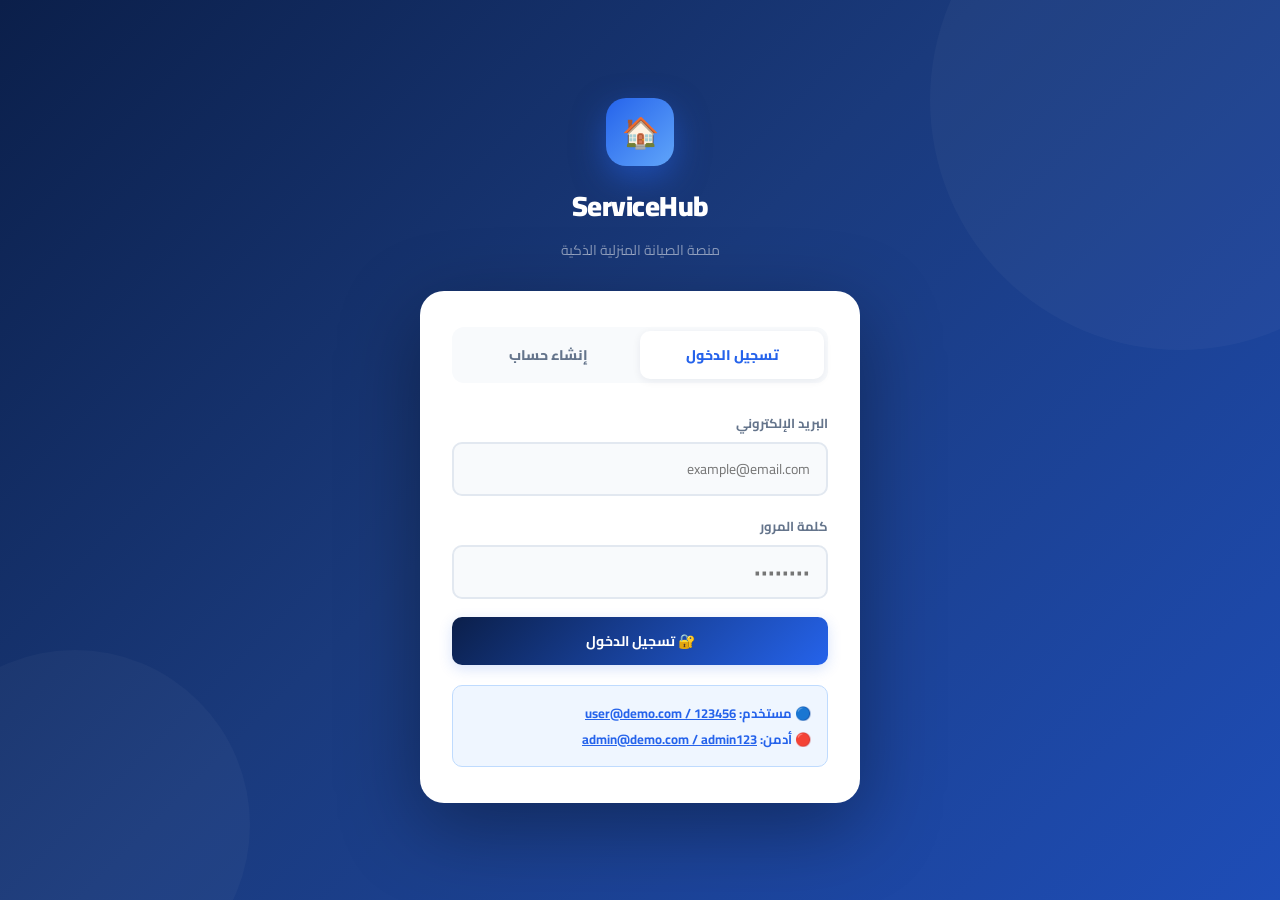
==== index.html @ 79f09f83 "Rename user.html to index.html" ====
<!DOCTYPE html>
<html lang="ar" dir="rtl">
<head>
<meta charset="UTF-8">
<meta name="viewport" content="width=device-width, initial-scale=1.0">
<title>ServiceHub – لوحة المستخدم</title>
<link rel="stylesheet" href="styles.css">
</head>
<body>

<!-- ══════════ NAVBAR ══════════ -->
<nav class="navbar">
  <a class="navbar-brand" href="user.html">
    <div class="brand-icon">🏠</div>
    <div>
      <div class="brand-text">ServiceHub</div>
      <div class="brand-sub">منصة الصيانة المنزلية</div>
    </div>
  </a>

  <div class="navbar-nav" id="desktop-nav">
    <button class="nav-link active" data-view="home"          onclick="navigate('home')">        <span class="nl-icon">🏠</span> الرئيسية</button>
    <button class="nav-link"        data-view="request"       onclick="navigate('request')">     <span class="nl-icon">➕</span> طلب خدمة</button>
    <button class="nav-link"        data-view="my-requests"   onclick="navigate('my-requests')"> <span class="nl-icon">📋</span> طلباتي</button>
    <button class="nav-link"        data-view="notifications" onclick="navigate('notifications')"><span class="nl-icon">🔔</span> الإشعارات<span class="nav-badge" id="nav-badge" style="display:none">0</span></button>
    <button class="nav-link"        data-view="locations"     onclick="navigate('locations')">   <span class="nl-icon">📍</span> مواقعي</button>
    <button class="nav-link"        data-view="profile"       onclick="navigate('profile')">     <span class="nl-icon">👤</span> حسابي</button>
  </div>

  <div class="navbar-end">
    <div class="notif-btn" onclick="navigate('notifications')" title="الإشعارات">
      🔔<span class="notif-dot" id="notif-dot"></span>
    </div>
    <div class="user-chip" id="user-chip">
      <div class="uc-avatar" id="uc-avatar"></div>
      <div>
        <div class="uc-name" id="uc-name"></div>
        <div class="uc-role">مستخدم</div>
      </div>
    </div>
    <button class="btn-logout-nav" onclick="logout()">🚪 خروج</button>
    <button class="nav-toggle" onclick="toggleDrawer()" aria-label="القائمة">
      <span></span><span></span><span></span>
    </button>
  </div>
</nav>

<!-- Mobile Drawer -->
<div class="nav-drawer" id="nav-drawer">
  <button class="nav-link" data-view="home"          onclick="navigate('home');closeDrawer()">        🏠 الرئيسية</button>
  <button class="nav-link" data-view="request"       onclick="navigate('request');closeDrawer()">     ➕ طلب خدمة</button>
  <button class="nav-link" data-view="my-requests"   onclick="navigate('my-requests');closeDrawer()"> 📋 طلباتي</button>
  <button class="nav-link" data-view="notifications" onclick="navigate('notifications');closeDrawer()">🔔 الإشعارات</button>
  <button class="nav-link" data-view="locations"     onclick="navigate('locations');closeDrawer()">   📍 مواقعي المحفوظة</button>
  <button class="nav-link" data-view="profile"       onclick="navigate('profile');closeDrawer()">     👤 حسابي</button>
  <hr style="border:none;border-top:1px solid rgba(255,255,255,0.1);margin:8px 0">
  <button class="nav-link" onclick="logout()" style="color:#f87171">🚪 تسجيل الخروج</button>
</div>

<div class="page-wrap">
<div class="content">

  <!-- ══════════ HOME ══════════ -->
  <div class="view active" id="view-home">
    <div class="hero-banner">
      <div class="hero-text">
        <h2>مرحباً، <span id="hero-name"></span> 👋</h2>
        <p>منصتك لإدارة جميع احتياجات الصيانة المنزلية بسهولة وسرعة</p>
        <div class="hero-cta">
          <button class="btn-white" onclick="navigate('request')">➕ طلب خدمة جديدة</button>
          <button class="btn-white" onclick="navigate('my-requests')" style="background:rgba(255,255,255,0.15);color:#fff;box-shadow:none">📋 طلباتي</button>
        </div>
      </div>
      <div class="hero-illustration">🏠</div>
    </div>

    <div class="stats-grid" id="home-stats"></div>

    <div class="quick-row">
      <div class="card">
        <div class="card-header">
          <span class="card-title">🕐 آخر الطلبات</span>
          <button class="btn btn-secondary btn-sm" onclick="navigate('my-requests')">عرض الكل</button>
        </div>
        <div class="card-body" id="home-recent"></div>
      </div>
      <div class="card">
        <div class="card-header"><span class="card-title">📍 مواقعي</span></div>
        <div class="card-body" id="home-locs" style="display:flex;flex-direction:column;gap:10px"></div>
      </div>
    </div>
  </div>

  <!-- ══════════ REQUEST SERVICE ══════════ -->
  <div class="view" id="view-request">
    <div class="section-header">
      <div class="section-title"><div class="st-icon">➕</div> طلب خدمة جديدة</div>
    </div>
    <div class="card">
      <div class="card-body">
        <div class="form-group">
          <label>نوع الخدمة *</label>
          <div class="service-grid" id="service-grid"></div>
        </div>
        <div class="form-grid">
          <div class="form-group col-2">
            <label>وصف المشكلة *</label>
            <textarea class="form-control" id="req-desc" placeholder="اشرح المشكلة بالتفصيل حتى نتمكن من مساعدتك..."></textarea>
          </div>
          <div class="form-group">
            <label>الموقع *</label>
            <select class="form-control" id="req-location"></select>
          </div>
          <div class="form-group">
            <label>التاريخ المطلوب *</label>
            <input class="form-control" type="date" id="req-date">
          </div>
        </div>
        <button class="btn btn-primary" onclick="submitRequest()">📤 إرسال الطلب</button>
      </div>
    </div>
  </div>

  <!-- ══════════ MY REQUESTS ══════════ -->
  <div class="view" id="view-my-requests">
    <div class="section-header">
      <div class="section-title"><div class="st-icon">📋</div> طلباتي</div>
    </div>
    <div class="filter-bar">
      <input class="form-control" type="text" id="req-search" placeholder="🔍 ابحث في طلباتك..." oninput="renderMyRequests()">
      <button class="filter-chip active" data-f="all"      onclick="setFilter(this,'all')">الكل</button>
      <button class="filter-chip"        data-f="pending"  onclick="setFilter(this,'pending')">⏳ معلق</button>
      <button class="filter-chip"        data-f="accepted" onclick="setFilter(this,'accepted')">✅ مقبول</button>
      <button class="filter-chip"        data-f="rejected" onclick="setFilter(this,'rejected')">❌ مرفوض</button>
    </div>
    <div class="req-list" id="req-list"></div>
  </div>

  <!-- ══════════ NOTIFICATIONS ══════════ -->
  <div class="view" id="view-notifications">
    <div class="section-header">
      <div class="section-title"><div class="st-icon">🔔</div> الإشعارات</div>
      <button class="btn btn-secondary btn-sm" onclick="markAllRead()">تحديد الكل كمقروء</button>
    </div>
    <div class="notif-list" id="notif-list"></div>
  </div>

  <!-- ══════════ LOCATIONS ══════════ -->
  <div class="view" id="view-locations">
    <div class="section-header">
      <div class="section-title"><div class="st-icon">📍</div> مواقعي المحفوظة</div>
      <button class="btn btn-primary" onclick="addLocation()">➕ إضافة موقع</button>
    </div>
    <div class="location-grid" id="loc-grid"></div>
  </div>

  <!-- ══════════ PROFILE ══════════ -->
  <div class="view" id="view-profile">
    <div class="section-header">
      <div class="section-title"><div class="st-icon">👤</div> الملف الشخصي</div>
    </div>
    <div class="profile-hero">
      <div class="profile-avatar" id="p-avatar"></div>
      <div class="profile-info">
        <h2 id="p-name"></h2>
        <p id="p-email"></p>
        <div style="margin-top:10px"><span class="badge" style="background:rgba(255,255,255,0.2);color:#fff;border:none">👤 مستخدم</span></div>
      </div>
    </div>
    <div class="profile-grid">
      <div class="card">
        <div class="card-header"><span class="card-title">✏️ تعديل البيانات</span></div>
        <div class="card-body">
          <div class="form-group"><label>الاسم الكامل</label><input class="form-control" type="text" id="edit-name"></div>
          <div class="form-group"><label>البريد الإلكتروني</label><input class="form-control" type="email" id="edit-email" disabled style="opacity:.55;cursor:not-allowed"></div>
          <button class="btn btn-primary" onclick="saveProfile()">💾 حفظ التغييرات</button>
        </div>
      </div>
      <div class="card">
        <div class="card-header"><span class="card-title">🔑 تغيير كلمة المرور</span></div>
        <div class="card-body">
          <div class="form-group"><label>كلمة المرور الحالية</label><input class="form-control" type="password" id="old-pass" placeholder="••••••••"></div>
          <div class="form-group"><label>كلمة المرور الجديدة</label><input class="form-control" type="password" id="new-pass" placeholder="••••••••"></div>
          <div class="form-group"><label>تأكيد كلمة المرور</label><input class="form-control" type="password" id="conf-pass" placeholder="••••••••"></div>
          <button class="btn btn-primary" onclick="changePassword()">🔒 تغيير</button>
        </div>
      </div>
    </div>
    <div class="card danger-zone" style="margin-top:20px">
      <div class="card-header"><span class="card-title">⚠️ منطقة الخطر</span></div>
      <div class="card-body">
        <p style="font-size:14px;color:var(--text-muted);margin-bottom:16px">حذف الحساب نهائي ولا يمكن التراجع عنه.</p>
        <button class="btn btn-danger" onclick="deleteAccount()">🗑️ حذف حسابي</button>
      </div>
    </div>
  </div>

</div><!-- /content -->
</div><!-- /page-wrap -->

<!-- FAB -->
<button class="fab" onclick="navigate('request')" title="طلب سريع">+</button>

<!-- MODAL: Detail -->
<div id="modal-detail" style="display:none">
  <div class="modal-overlay" onclick="closeModal('modal-detail')">
    <div class="modal" onclick="event.stopPropagation()">
      <div class="modal-head">
        <div class="modal-title">📋 تفاصيل الطلب</div>
        <button class="modal-close" onclick="closeModal('modal-detail')">✕</button>
      </div>
      <div id="detail-content"></div>
    </div>
  </div>
</div>

<!-- MODAL: Rating -->
<div id="modal-rating" style="display:none">
  <div class="modal-overlay" onclick="closeModal('modal-rating')">
    <div class="modal" onclick="event.stopPropagation()">
      <div class="modal-head">
        <div class="modal-title">⭐ تقييم الخدمة</div>
        <button class="modal-close" onclick="closeModal('modal-rating')">✕</button>
      </div>
      <p style="color:var(--text-muted);font-size:14px">كيف كانت تجربتك مع هذه الخدمة؟</p>
      <div class="stars-wrap" id="stars-wrap"></div>
      <div class="form-group" style="margin-top:8px">
        <label>تعليق إضافي (اختياري)</label>
        <textarea class="form-control" id="rating-comment" placeholder="اكتب ملاحظاتك..." style="min-height:70px"></textarea>
      </div>
      <div class="modal-actions">
        <button class="btn btn-secondary" onclick="closeModal('modal-rating')">إلغاء</button>
        <button class="btn btn-primary" style="flex:2" onclick="submitRating()">إرسال التقييم ⭐</button>
      </div>
    </div>
  </div>
</div>

<!-- TOAST -->
<div class="toast" id="toast"></div>

<script>
// ══════════════════════════════════════
//  DATA HELPERS
// ══════════════════════════════════════
const SERVICES = [
  {id:'plumbing',   icon:'🔧', label:'سباكة'},
  {id:'electrical', icon:'⚡', label:'كهرباء'},
  {id:'ac',         icon:'❄️', label:'تكييف'},
  {id:'carpentry',  icon:'🪵', label:'نجارة'},
  {id:'painting',   icon:'🎨', label:'دهان'},
  {id:'cleaning',   icon:'🧹', label:'تنظيف'},
  {id:'gas',        icon:'🔥', label:'غاز'},
  {id:'security',   icon:'🔒', label:'أمن'},
];
const LOCS = [
  {id:'home', icon:'🏠', name:'المنزل', addr:'شارع النيل، القاهرة'},
  {id:'work', icon:'🏢', name:'العمل',  addr:'المدينة الإدارية'},
  {id:'villa',icon:'🏡', name:'الفيلا', addr:'6 أكتوبر'},
];

function getDB()    { return JSON.parse(localStorage.getItem('sh_db') || '{}'); }
function saveDB(db) { localStorage.setItem('sh_db', JSON.stringify(db)); }
function svcLabel(id){ return (SERVICES.find(s=>s.id===id)||{label:id}).label; }
function svcIcon(id) { return (SERVICES.find(s=>s.id===id)||{icon:'🔧'}).icon; }
const BADGE_MAP  = {pending:'pending',  accepted:'accepted',  rejected:'rejected'};
const LABEL_MAP  = {pending:'معلق ⏳',  accepted:'مقبول ✅',  rejected:'مرفوض ❌'};
const BLABEL_MAP = {pending:'معلق',     accepted:'مقبول',     rejected:'مرفوض'};

// ══════════════════════════════════════
//  AUTH GUARD
// ══════════════════════════════════════
let CU = null; // current user
(function() {
  const raw = sessionStorage.getItem('sh_user');
  if (!raw) { window.location.href = 'auth.html'; return; }
  CU = JSON.parse(raw);
  if (CU.role !== 'user') { window.location.href = 'admin.html'; return; }
  initUser();
})();

function initUser() {
  const initials = CU.name.split(' ').map(n=>n[0]).join('').substring(0,2);
  document.getElementById('uc-avatar').textContent = initials;
  document.getElementById('uc-name').textContent   = CU.name;
  document.getElementById('hero-name').textContent  = CU.name.split(' ')[0];
  updateBadge();
  renderHome();
}

function logout() {
  sessionStorage.removeItem('sh_user');
  window.location.href = 'auth.html';
}

// ══════════════════════════════════════
//  NAVIGATION
// ══════════════════════════════════════
let currentFilter = 'all';

function navigate(view) {
  document.querySelectorAll('.view').forEach(v => v.classList.remove('active'));
  document.querySelectorAll('.nav-link').forEach(n => n.classList.remove('active'));
  const el = document.getElementById('view-'+view);
  if (el) el.classList.add('active');
  document.querySelectorAll(`[data-view="${view}"]`).forEach(n => n.classList.add('active'));
  window.scrollTo({top:0, behavior:'smooth'});

  if (view==='home')          renderHome();
  if (view==='request')       renderRequestForm();
  if (view==='my-requests')   renderMyRequests();
  if (view==='notifications') renderNotifications();
  if (view==='locations')     renderLocations();
  if (view==='profile')       renderProfile();
}

function toggleDrawer()  { document.getElementById('nav-drawer').classList.toggle('open'); }
function closeDrawer()   { document.getElementById('nav-drawer').classList.remove('open'); }

// ══════════════════════════════════════
//  HOME
// ══════════════════════════════════════
function renderHome() {
  const db = getDB();
  const mine = (db.requests||[]).filter(r=>r.userId===CU.id);
  const p = mine.filter(r=>r.status==='pending').length;
  const a = mine.filter(r=>r.status==='accepted').length;
  const r = mine.filter(r=>r.status==='rejected').length;

  document.getElementById('home-stats').innerHTML = `
    <div class="stat-card"><div class="stat-icon blue">📋</div><div><div class="stat-value">${mine.length}</div><div class="stat-label">إجمالي الطلبات</div></div></div>
    <div class="stat-card"><div class="stat-icon amber">⏳</div><div><div class="stat-value">${p}</div><div class="stat-label">معلقة</div></div></div>
    <div class="stat-card"><div class="stat-icon green">✅</div><div><div class="stat-value">${a}</div><div class="stat-label">مقبولة</div></div></div>
    <div class="stat-card"><div class="stat-icon red">❌</div><div><div class="stat-value">${r}</div><div class="stat-label">مرفوضة</div></div></div>
  `;

  const recent = mine.slice(-3).reverse();
  const rc = document.getElementById('home-recent');
  rc.innerHTML = recent.length ? '<div class="req-list">'+recent.map(req=>reqCardHTML(req)).join('')+'</div>'
    : '<div class="empty-state"><span class="es-icon">📭</span><h3>لا توجد طلبات بعد</h3><p>ابدأ بطلب خدمتك الأولى</p></div>';

  document.getElementById('home-locs').innerHTML = LOCS.map(l=>`
    <div style="display:flex;align-items:center;gap:10px;padding:10px;border:1.5px solid var(--border);border-radius:10px;cursor:pointer;transition:all .2s"
         onmouseover="this.style.borderColor='var(--accent)'" onmouseout="this.style.borderColor='var(--border)'">
      <span style="font-size:22px">${l.icon}</span>
      <div><div style="font-size:14px;font-weight:800;color:var(--text)">${l.name}</div><div style="font-size:11px;color:var(--text-muted)">${l.addr}</div></div>
    </div>
  `).join('');
}

// ══════════════════════════════════════
//  REQUEST FORM
// ══════════════════════════════════════
let selectedSvc = null;

function renderRequestForm() {
  selectedSvc = null;
  document.getElementById('service-grid').innerHTML = SERVICES.map(s=>`
    <div class="svc-card" id="svc-${s.id}" onclick="selectSvc('${s.id}')">
      <div class="svc-icon">${s.icon}</div>
      <div class="svc-label">${s.label}</div>
    </div>
  `).join('');

  const locSel = document.getElementById('req-location');
  locSel.innerHTML = '<option value="">-- اختر الموقع --</option>' +
    LOCS.map(l=>`<option value="${l.name}">${l.icon} ${l.name}</option>`).join('');

  document.getElementById('req-date').value = new Date().toISOString().split('T')[0];
  document.getElementById('req-desc').value = '';
}

function selectSvc(id) {
  selectedSvc = id;
  document.querySelectorAll('.svc-card').forEach(c=>c.classList.remove('selected'));
  document.getElementById('svc-'+id).classList.add('selected');
}

function submitRequest() {
  const desc = document.getElementById('req-desc').value.trim();
  const loc  = document.getElementById('req-location').value;
  const date = document.getElementById('req-date').value;
  if (!selectedSvc) return toast('⚠️ يرجى اختيار نوع الخدمة');
  if (!desc)        return toast('⚠️ يرجى وصف المشكلة');
  if (!loc)         return toast('⚠️ يرجى اختيار الموقع');
  if (!date)        return toast('⚠️ يرجى تحديد التاريخ');

  const db = getDB();
  const req = {id:'r'+Date.now(), userId:CU.id, service:selectedSvc, desc, location:loc, date, status:'pending', rating:null};
  db.requests = db.requests || [];
  db.requests.push(req);
  saveDB(db);
  toast('✅ تم إرسال طلبك بنجاح! سيتم مراجعته قريباً.');
  navigate('my-requests');
}

// ══════════════════════════════════════
//  MY REQUESTS
// ══════════════════════════════════════
function renderMyRequests() {
  const db    = getDB();
  const mine  = (db.requests||[]).filter(r=>r.userId===CU.id);
  const search= (document.getElementById('req-search')?.value||'').toLowerCase();
  const filtered = mine.filter(r => {
    const mF = currentFilter==='all' || r.status===currentFilter;
    const mS = !search || svcLabel(r.service).includes(search) || r.desc.includes(search) || r.location.includes(search);
    return mF && mS;
  }).reverse();

  const c = document.getElementById('req-list');
  if (!filtered.length) {
    c.innerHTML = '<div class="empty-state"><span class="es-icon">🔍</span><h3>لا توجد نتائج</h3><p>جرب تغيير الفلتر أو البحث</p></div>';
    return;
  }
  c.innerHTML = filtered.map(r=>reqCardHTML(r, true)).join('');
}

function reqCardHTML(r, showRate=false) {
  const canRate = r.status==='accepted' && r.rating===null;
  return `
    <div class="req-card" onclick="showDetail('${r.id}')">
      <div class="rc-icon">${svcIcon(r.service)}</div>
      <div class="rc-body">
        <div class="rc-title">${svcLabel(r.service)}</div>
        <div class="rc-meta">
          <span>📍 ${r.location}</span>
          <span>📅 ${r.date}</span>
          <span style="color:var(--text-light)">${r.desc.substring(0,45)}${r.desc.length>45?'...':''}</span>
        </div>
      </div>
      <div class="rc-actions">
        ${r.rating ? `<span style="color:var(--gold);font-size:13px;font-weight:700">⭐ ${r.rating}/5</span>` : ''}
        ${canRate && showRate ? `<button class="btn btn-sm" style="background:var(--warn-soft);color:#d97706;border:1.5px solid #fde68a" onclick="event.stopPropagation();openRating('${r.id}')">⭐ قيّم</button>` : ''}
        <span class="badge ${BADGE_MAP[r.status]}">${BLABEL_MAP[r.status]}</span>
      </div>
    </div>
  `;
}

function setFilter(el, f) {
  currentFilter = f;
  document.querySelectorAll('.filter-chip').forEach(c=>c.classList.remove('active'));
  el.classList.add('active');
  renderMyRequests();
}

// ══════════════════════════════════════
//  REQUEST DETAIL
// ══════════════════════════════════════
function showDetail(id) {
  const db = getDB();
  const r  = (db.requests||[]).find(r=>r.id===id);
  if (!r) return;

  const steps = [
    {label:'تم الإرسال',   state:'done'},
    {label:'قيد المراجعة', state: r.status==='pending' ? 'active' : 'done'},
    {label: r.status==='rejected' ? 'مرفوض' : 'تم القبول',
     state: r.status==='accepted' ? 'done' : r.status==='rejected' ? 'rejected' : ''},
  ];

  const canRate = r.status==='accepted' && r.rating===null;

  document.getElementById('detail-content').innerHTML = `
    <div class="tracker">
      ${steps.map((s,i)=>`
        <div class="tracker-step ${s.state}">
          <div class="t-dot">${s.state==='done'?'✓':s.state==='rejected'?'✕':(i+1)}</div>
          <div class="t-label">${s.label}</div>
        </div>
      `).join('')}
    </div>
    <div class="detail-table">
      <div class="detail-row"><span class="detail-label">الخدمة</span><span class="detail-value">${svcIcon(r.service)} ${svcLabel(r.service)}</span></div>
      <div class="detail-row"><span class="detail-label">الوصف</span><span class="detail-value">${r.desc}</span></div>
      <div class="detail-row"><span class="detail-label">الموقع</span><span class="detail-value">📍 ${r.location}</span></div>
      <div class="detail-row"><span class="detail-label">التاريخ</span><span class="detail-value">📅 ${r.date}</span></div>
      <div class="detail-row"><span class="detail-label">الحالة</span><span class="detail-value">${LABEL_MAP[r.status]}</span></div>
      ${r.rating ? `<div class="detail-row"><span class="detail-label">تقييمك</span><span class="detail-value">${'⭐'.repeat(r.rating)} (${r.rating}/5)</span></div>` : ''}
    </div>
    ${canRate ? `<div style="margin-top:20px"><button class="btn btn-primary" onclick="closeModal('modal-detail');openRating('${r.id}')">⭐ قيّم الخدمة الآن</button></div>` : ''}
  `;
  document.getElementById('modal-detail').style.display='block';
}

// ══════════════════════════════════════
//  NOTIFICATIONS
// ══════════════════════════════════════
function renderNotifications() {
  const db = getDB();
  const notifs = (db.notifications||[]).filter(n=>n.userId===CU.id).reverse();
  const c = document.getElementById('notif-list');
  if (!notifs.length) {
    c.innerHTML = '<div class="empty-state"><span class="es-icon">🔔</span><h3>لا توجد إشعارات</h3></div>';
    return;
  }
  c.innerHTML = notifs.map(n=>`
    <div class="notif-item ${n.read?'':'unread'}" onclick="markRead('${n.id}')">
      <div class="notif-icon">${n.read?'📭':'📬'}</div>
      <div>
        <div class="notif-msg">${n.msg}</div>
        <div class="notif-time">${n.time}</div>
      </div>
    </div>
  `).join('');
  notifs.forEach(n=>n.read=true);
  saveDB(db);
  updateBadge();
}

function markRead(id) {
  const db = getDB();
  const n = (db.notifications||[]).find(n=>n.id===id);
  if (n) { n.read=true; saveDB(db); }
  renderNotifications();
}

function markAllRead() {
  const db = getDB();
  (db.notifications||[]).filter(n=>n.userId===CU.id).forEach(n=>n.read=true);
  saveDB(db); updateBadge(); renderNotifications();
}

function updateBadge() {
  const db = getDB();
  const cnt = (db.notifications||[]).filter(n=>n.userId===CU.id&&!n.read).length;
  const dot   = document.getElementById('notif-dot');
  const badge = document.getElementById('nav-badge');
  if (dot)   dot.style.display   = cnt ? 'block' : 'none';
  if (badge) { badge.style.display = cnt ? 'inline' : 'none'; badge.textContent = cnt; }
}

// ══════════════════════════════════════
//  LOCATIONS
// ══════════════════════════════════════
function renderLocations() {
  document.getElementById('loc-grid').innerHTML =
    LOCS.map(l=>`
      <div class="loc-card">
        <div class="loc-icon">${l.icon}</div>
        <div class="loc-name">${l.name}</div>
        <div class="loc-addr">${l.addr}</div>
      </div>
    `).join('') +
    `<div class="loc-card add-card" onclick="addLocation()">
       <div style="font-size:28px;color:var(--text-light);margin-bottom:8px">+</div>
       <div style="font-size:13px;color:var(--text-muted);font-weight:700">إضافة موقع</div>
     </div>`;
}

function addLocation() {
  const name = prompt('اسم الموقع الجديد:');
  const addr = prompt('عنوان الموقع:');
  if (name && addr) { LOCS.push({id:'l'+Date.now(), icon:'📌', name, addr}); renderLocations(); toast('✅ تم إضافة الموقع'); }
}

// ══════════════════════════════════════
//  PROFILE
// ══════════════════════════════════════
function renderProfile() {
  const initials = CU.name.split(' ').map(n=>n[0]).join('').substring(0,2);
  document.getElementById('p-avatar').textContent = initials;
  document.getElementById('p-name').textContent   = CU.name;
  document.getElementById('p-email').textContent  = CU.email;
  document.getElementById('edit-name').value  = CU.name;
  document.getElementById('edit-email').value = CU.email;
}

function saveProfile() {
  const name = document.getElementById('edit-name').value.trim();
  if (!name) return toast('⚠️ الاسم مطلوب');
  const db = getDB();
  const u  = (db.users||[]).find(u=>u.id===CU.id);
  if (u) { u.name = name; saveDB(db); }
  CU.name = name;
  sessionStorage.setItem('sh_user', JSON.stringify(CU));
  document.getElementById('uc-name').textContent = name;
  document.getElementById('hero-name').textContent = name.split(' ')[0];
  renderProfile();
  toast('✅ تم حفظ البيانات بنجاح');
}

function changePassword() {
  const oldP = document.getElementById('old-pass').value;
  const newP = document.getElementById('new-pass').value;
  const conP = document.getElementById('conf-pass').value;
  if (!oldP||!newP||!conP) return toast('⚠️ يرجى ملء جميع الحقول');
  if (oldP !== CU.password) return toast('❌ كلمة المرور الحالية غير صحيحة');
  if (newP !== conP)        return toast('❌ كلمة المرور الجديدة غير متطابقة');
  const db = getDB();
  const u  = (db.users||[]).find(u=>u.id===CU.id);
  if (u) { u.password = newP; saveDB(db); }
  CU.password = newP;
  sessionStorage.setItem('sh_user', JSON.stringify(CU));
  ['old-pass','new-pass','conf-pass'].forEach(id=>document.getElementById(id).value='');
  toast('✅ تم تغيير كلمة المرور بنجاح');
}

function deleteAccount() {
  if (!confirm('هل أنت متأكد من حذف حسابك؟ هذا الإجراء لا يمكن التراجع عنه.')) return;
  const db = getDB();
  db.users = (db.users||[]).filter(u=>u.id!==CU.id);
  saveDB(db);
  logout();
}

// ══════════════════════════════════════
//  RATING
// ══════════════════════════════════════
let ratingTarget = null, selectedRating = 0;

function openRating(rid) {
  ratingTarget = rid; selectedRating = 0;
  renderStars();
  document.getElementById('rating-comment').value = '';
  document.getElementById('modal-rating').style.display='block';
}

function renderStars() {
  document.getElementById('stars-wrap').innerHTML =
    [5,4,3,2,1].map(i=>`<span class="star-btn ${i<=selectedRating?'lit':''}" onclick="setStar(${i})">★</span>`).join('');
}

function setStar(n) { selectedRating=n; renderStars(); }

function submitRating() {
  if (!selectedRating) return toast('⚠️ يرجى اختيار تقييم');
  const db = getDB();
  const r  = (db.requests||[]).find(r=>r.id===ratingTarget);
  if (r) { r.rating = selectedRating; saveDB(db); }
  closeModal('modal-rating');
  toast('⭐ شكراً! تم إرسال تقييمك بنجاح');
  renderMyRequests();
}

// ══════════════════════════════════════
//  UTILS
// ══════════════════════════════════════
function closeModal(id) { document.getElementById(id).style.display='none'; }

function toast(msg) {
  const t = document.getElementById('toast');
  t.textContent = msg; t.classList.add('show');
  setTimeout(()=>t.classList.remove('show'), 3000);
}

document.addEventListener('keydown', e => {
  if (e.key==='Escape') { closeModal('modal-detail'); closeModal('modal-rating'); closeDrawer(); }
});
</script>
</body>
</html>
---- styles.css ----
/* ============================================
   ServiceHub – Shared Styles
   ============================================ */
@import url('https://fonts.googleapis.com/css2?family=Cairo:wght@300;400;600;700;900&display=swap');

:root {
  --primary:       #0b1f4a;
  --primary-mid:   #1a3a7c;
  --accent:        #2563eb;
  --accent-light:  #3b82f6;
  --accent-glow:   rgba(37,99,235,0.18);
  --gold:          #f59e0b;
  --danger:        #ef4444;
  --danger-soft:   #fef2f2;
  --success:       #10b981;
  --success-soft:  #ecfdf5;
  --warn:          #f59e0b;
  --warn-soft:     #fffbeb;
  --bg:            #f0f4fa;
  --surface:       #ffffff;
  --surface2:      #f8fafc;
  --border:        #e2e8f0;
  --border-dark:   #cbd5e1;
  --text:          #0f172a;
  --text-muted:    #64748b;
  --text-light:    #94a3b8;
  --shadow-sm:     0 2px 8px rgba(11,31,74,0.07);
  --shadow:        0 4px 20px rgba(11,31,74,0.10);
  --shadow-lg:     0 12px 48px rgba(11,31,74,0.16);
  --radius:        16px;
  --radius-sm:     10px;
  --radius-xs:     7px;
  --navbar-h:      68px;
  --transition:    0.22s cubic-bezier(.4,0,.2,1);
}

*, *::before, *::after { box-sizing: border-box; margin: 0; padding: 0; }

html { scroll-behavior: smooth; }

body {
  font-family: 'Cairo', sans-serif;
  background: var(--bg);
  color: var(--text);
  min-height: 100vh;
  direction: rtl;
  -webkit-font-smoothing: antialiased;
}

/* ── Scrollbar ── */
::-webkit-scrollbar { width: 6px; }
::-webkit-scrollbar-track { background: transparent; }
::-webkit-scrollbar-thumb { background: var(--border-dark); border-radius: 3px; }

/* ════════════════════════════════════════
   TOP NAVBAR
   ════════════════════════════════════════ */
.navbar {
  position: fixed; top: 0; right: 0; left: 0; z-index: 200;
  height: var(--navbar-h);
  background: var(--primary);
  display: flex; align-items: center;
  padding: 0 32px;
  gap: 0;
  box-shadow: 0 4px 24px rgba(11,31,74,0.28);
  border-bottom: 1px solid rgba(255,255,255,0.06);
}

.navbar-brand {
  display: flex; align-items: center; gap: 12px;
  text-decoration: none; flex-shrink: 0;
}
.navbar-brand .brand-icon {
  width: 40px; height: 40px; border-radius: 11px;
  background: linear-gradient(135deg, var(--accent), #60a5fa);
  display: flex; align-items: center; justify-content: center;
  font-size: 20px; box-shadow: 0 4px 12px rgba(37,99,235,0.4);
  flex-shrink: 0;
}
.navbar-brand .brand-text { color: #fff; font-size: 20px; font-weight: 900; letter-spacing: -0.3px; }
.navbar-brand .brand-sub  { color: rgba(255,255,255,0.45); font-size: 11px; font-weight: 500; margin-top: -2px; }

.navbar-nav {
  display: flex; align-items: center; gap: 2px;
  margin-right: 32px; flex: 1;
}
.nav-link {
  display: flex; align-items: center; gap: 7px;
  padding: 9px 16px; border-radius: 10px;
  color: rgba(255,255,255,0.6); font-size: 14px; font-weight: 600;
  cursor: pointer; transition: all var(--transition);
  border: none; background: none; font-family: inherit;
  white-space: nowrap;
  position: relative;
}
.nav-link:hover { color: #fff; background: rgba(255,255,255,0.08); }
.nav-link.active { color: #fff; background: rgba(255,255,255,0.13); }
.nav-link.active::after {
  content: '';
  position: absolute; bottom: -2px; right: 16px; left: 16px;
  height: 2px; border-radius: 2px;
  background: var(--accent-light);
}
.nav-link .nl-icon { font-size: 16px; }
.nav-badge {
  background: var(--danger); color: #fff;
  font-size: 10px; font-weight: 800;
  padding: 1px 6px; border-radius: 10px;
  margin-right: auto;
}

.navbar-end {
  display: flex; align-items: center; gap: 10px;
  margin-right: auto; flex-shrink: 0;
}

.notif-btn {
  width: 38px; height: 38px; border-radius: 10px;
  background: rgba(255,255,255,0.08); border: 1px solid rgba(255,255,255,0.1);
  display: flex; align-items: center; justify-content: center;
  font-size: 18px; cursor: pointer; position: relative;
  transition: all var(--transition); color: rgba(255,255,255,0.75);
}
.notif-btn:hover { background: rgba(255,255,255,0.15); color: #fff; }
.notif-dot {
  width: 9px; height: 9px; border-radius: 50%;
  background: var(--danger); border: 2px solid var(--primary);
  position: absolute; top: 5px; left: 5px;
  display: none;
}

.user-chip {
  display: flex; align-items: center; gap: 9px;
  padding: 5px 12px 5px 5px;
  background: rgba(255,255,255,0.08); border: 1px solid rgba(255,255,255,0.1);
  border-radius: 40px; cursor: pointer; transition: all var(--transition);
}
.user-chip:hover { background: rgba(255,255,255,0.14); }
.user-chip .uc-avatar {
  width: 30px; height: 30px; border-radius: 50%;
  background: linear-gradient(135deg, var(--gold), #fbbf24);
  display: flex; align-items: center; justify-content: center;
  font-size: 12px; font-weight: 800; color: var(--primary);
}
.user-chip .uc-name { color: #fff; font-size: 13px; font-weight: 700; }
.user-chip .uc-role { color: rgba(255,255,255,0.45); font-size: 11px; }

.btn-logout-nav {
  display: flex; align-items: center; gap: 7px;
  padding: 9px 16px; border-radius: 10px;
  color: rgba(255,255,255,0.5); font-size: 13px; font-weight: 600;
  cursor: pointer; transition: all var(--transition);
  border: 1px solid rgba(255,255,255,0.1); background: none;
  font-family: inherit;
}
.btn-logout-nav:hover { background: rgba(239,68,68,0.18); color: #f87171; border-color: rgba(239,68,68,0.3); }

/* Mobile hamburger */
.nav-toggle {
  display: none; flex-direction: column; gap: 5px;
  background: none; border: none; cursor: pointer; padding: 6px;
}
.nav-toggle span {
  display: block; width: 22px; height: 2px;
  background: rgba(255,255,255,0.7); border-radius: 2px;
  transition: all var(--transition);
}

/* Mobile drawer */
.nav-drawer {
  display: none; position: fixed;
  top: var(--navbar-h); right: 0; left: 0; bottom: 0;
  background: var(--primary); z-index: 190;
  padding: 16px; flex-direction: column; gap: 4px;
  overflow-y: auto;
}
.nav-drawer.open { display: flex; }

/* ════════════════════════════════════════
   PAGE WRAPPER
   ════════════════════════════════════════ */
.page-wrap {
  padding-top: var(--navbar-h);
  min-height: 100vh;
}
.content {
  max-width: 1200px; margin: 0 auto;
  padding: 32px 24px;
}

/* ════════════════════════════════════════
   SECTIONS & PAGES
   ════════════════════════════════════════ */
.view { display: none; }
.view.active { display: block; animation: fadeUp 0.3s var(--transition); }
@keyframes fadeUp {
  from { opacity: 0; transform: translateY(10px); }
  to   { opacity: 1; transform: translateY(0); }
}

.section-header {
  display: flex; align-items: center; justify-content: space-between;
  margin-bottom: 24px;
}
.section-title {
  font-size: 22px; font-weight: 900; color: var(--primary);
  display: flex; align-items: center; gap: 10px;
}
.section-title .st-icon {
  width: 38px; height: 38px; border-radius: 10px;
  background: linear-gradient(135deg, var(--primary), var(--accent));
  display: flex; align-items: center; justify-content: center;
  font-size: 18px;
}

/* ════════════════════════════════════════
   CARDS
   ════════════════════════════════════════ */
.card {
  background: var(--surface); border: 1px solid var(--border);
  border-radius: var(--radius); box-shadow: var(--shadow);
  overflow: hidden;
}
.card-header {
  padding: 18px 24px; border-bottom: 1px solid var(--border);
  display: flex; align-items: center; justify-content: space-between;
}
.card-title { font-size: 15px; font-weight: 800; color: var(--primary); }
.card-body  { padding: 24px; }

/* ════════════════════════════════════════
   STATS GRID
   ════════════════════════════════════════ */
.stats-grid {
  display: grid;
  grid-template-columns: repeat(auto-fit, minmax(190px, 1fr));
  gap: 18px; margin-bottom: 28px;
}
.stat-card {
  background: var(--surface); border: 1px solid var(--border);
  border-radius: var(--radius); padding: 22px 20px;
  display: flex; align-items: center; gap: 16px;
  box-shadow: var(--shadow-sm); transition: transform var(--transition), box-shadow var(--transition);
  position: relative; overflow: hidden;
}
.stat-card::before {
  content: ''; position: absolute; bottom: 0; right: 0;
  width: 80px; height: 80px; border-radius: 50%;
  opacity: 0.06; transform: translate(20px, 20px);
}
.stat-card:hover { transform: translateY(-3px); box-shadow: var(--shadow); }
.stat-icon {
  width: 50px; height: 50px; border-radius: 13px;
  display: flex; align-items: center; justify-content: center;
  font-size: 22px; flex-shrink: 0;
}
.stat-icon.blue  { background: #eff6ff; }
.stat-icon.green { background: var(--success-soft); }
.stat-icon.red   { background: var(--danger-soft); }
.stat-icon.amber { background: var(--warn-soft); }
.stat-icon.purple{ background: #f5f3ff; }
.stat-value { font-size: 30px; font-weight: 900; color: var(--primary); line-height: 1; }
.stat-label { font-size: 12px; color: var(--text-muted); font-weight: 600; margin-top: 4px; }

/* ════════════════════════════════════════
   BADGES
   ════════════════════════════════════════ */
.badge {
  display: inline-flex; align-items: center; gap: 5px;
  padding: 4px 11px; border-radius: 20px;
  font-size: 12px; font-weight: 700;
}
.badge::before { content: '●'; font-size: 7px; }
.badge.pending  { background: var(--warn-soft);    color: #d97706; }
.badge.accepted { background: var(--success-soft); color: #059669; }
.badge.rejected { background: var(--danger-soft);  color: #dc2626; }
.badge.admin    { background: #ede9fe; color: #7c3aed; }

/* ════════════════════════════════════════
   BUTTONS
   ════════════════════════════════════════ */
.btn {
  display: inline-flex; align-items: center; justify-content: center; gap: 8px;
  padding: 11px 22px; border-radius: var(--radius-sm);
  font-family: inherit; font-size: 14px; font-weight: 700;
  cursor: pointer; border: none; transition: all var(--transition);
  text-decoration: none; white-space: nowrap;
}
.btn-primary {
  background: linear-gradient(135deg, var(--primary), var(--accent));
  color: #fff; box-shadow: 0 4px 14px var(--accent-glow);
}
.btn-primary:hover { transform: translateY(-1px); box-shadow: 0 6px 20px rgba(37,99,235,0.35); }
.btn-secondary {
  background: var(--surface2); color: var(--text-muted);
  border: 1.5px solid var(--border);
}
.btn-secondary:hover { border-color: var(--accent); color: var(--accent); }
.btn-success { background: var(--success-soft); color: #059669; border: 1.5px solid #a7f3d0; }
.btn-success:hover { background: #059669; color: #fff; border-color: #059669; }
.btn-danger  { background: var(--danger-soft);  color: #dc2626; border: 1.5px solid #fecaca; }
.btn-danger:hover  { background: #dc2626; color: #fff; border-color: #dc2626; }
.btn-sm { padding: 7px 14px; font-size: 13px; border-radius: var(--radius-xs); }
.btn-wide { width: 100%; }

/* ════════════════════════════════════════
   FORMS
   ════════════════════════════════════════ */
.form-group { margin-bottom: 18px; }
.form-group label {
  display: block; font-size: 13px; font-weight: 700;
  color: var(--text-muted); margin-bottom: 7px;
}
.form-control {
  width: 100%; padding: 12px 16px;
  border: 2px solid var(--border); border-radius: var(--radius-sm);
  font-family: inherit; font-size: 14px; color: var(--text);
  background: var(--surface2); outline: none;
  transition: border var(--transition), background var(--transition);
}
.form-control:focus { border-color: var(--accent); background: #fff; }
textarea.form-control { resize: vertical; min-height: 90px; }
select.form-control { cursor: pointer; }
.form-grid { display: grid; grid-template-columns: 1fr 1fr; gap: 18px; }
.form-grid .col-2 { grid-column: span 2; }

/* ════════════════════════════════════════
   FILTER BAR
   ════════════════════════════════════════ */
.filter-bar {
  display: flex; gap: 10px; flex-wrap: wrap;
  margin-bottom: 22px; align-items: center;
}
.filter-bar .form-control { max-width: 280px; }
.filter-chip {
  padding: 8px 16px; border-radius: 20px;
  font-family: inherit; font-size: 13px; font-weight: 700;
  color: var(--text-muted); cursor: pointer;
  border: 2px solid var(--border); background: var(--surface);
  transition: all var(--transition);
}
.filter-chip:hover  { border-color: var(--accent); color: var(--accent); }
.filter-chip.active { border-color: var(--accent); background: #eff6ff; color: var(--accent); }

/* ════════════════════════════════════════
   REQUEST CARDS
   ════════════════════════════════════════ */
.req-list { display: flex; flex-direction: column; gap: 13px; }
.req-card {
  background: var(--surface); border: 1.5px solid var(--border);
  border-radius: var(--radius); padding: 18px 22px;
  display: flex; align-items: center; gap: 18px;
  box-shadow: var(--shadow-sm); transition: all var(--transition);
  cursor: pointer;
}
.req-card:hover { border-color: var(--accent-light); transform: translateX(-3px); box-shadow: var(--shadow); }
.req-card .rc-icon {
  width: 48px; height: 48px; border-radius: 13px;
  background: #eff6ff; display: flex; align-items: center;
  justify-content: center; font-size: 22px; flex-shrink: 0;
}
.req-card .rc-body { flex: 1; min-width: 0; }
.req-card .rc-title { font-size: 15px; font-weight: 800; color: var(--text); }
.req-card .rc-meta  { font-size: 12px; color: var(--text-muted); margin-top: 3px; display: flex; gap: 12px; flex-wrap: wrap; }
.req-card .rc-meta span { display: flex; align-items: center; gap: 4px; }
.req-card .rc-actions { display: flex; align-items: center; gap: 8px; flex-shrink: 0; flex-wrap: wrap; justify-content: flex-end; }

/* ════════════════════════════════════════
   SERVICES GRID
   ════════════════════════════════════════ */
.service-grid {
  display: grid;
  grid-template-columns: repeat(auto-fill, minmax(120px, 1fr));
  gap: 12px; margin-bottom: 8px;
}
.svc-card {
  border: 2px solid var(--border); border-radius: 13px;
  padding: 16px 10px; text-align: center; cursor: pointer;
  transition: all var(--transition); background: var(--surface2);
}
.svc-card:hover { border-color: var(--accent); background: #eff6ff; transform: translateY(-2px); }
.svc-card.selected { border-color: var(--accent); background: #eff6ff; box-shadow: 0 0 0 3px var(--accent-glow); }
.svc-card .svc-icon  { font-size: 28px; margin-bottom: 8px; }
.svc-card .svc-label { font-size: 13px; font-weight: 700; color: var(--text); }
.svc-card.selected .svc-label { color: var(--accent); }

/* ════════════════════════════════════════
   TRACKER
   ════════════════════════════════════════ */
.tracker { display: flex; align-items: flex-start; gap: 0; margin: 24px 0; }
.tracker-step { flex: 1; text-align: center; position: relative; }
.tracker-step::before {
  content: ''; position: absolute; top: 15px; left: -50%; right: 50%;
  height: 2px; background: var(--border);
}
.tracker-step:first-child::before { display: none; }
.tracker-step.done::before   { background: var(--success); }
.t-dot {
  width: 32px; height: 32px; border-radius: 50%;
  background: var(--border); color: var(--text-light);
  font-size: 13px; font-weight: 800;
  display: inline-flex; align-items: center; justify-content: center;
  position: relative; z-index: 1; transition: all var(--transition);
}
.tracker-step.done .t-dot     { background: var(--success); color: #fff; }
.tracker-step.active .t-dot   { background: var(--accent);  color: #fff; box-shadow: 0 0 0 5px var(--accent-glow); }
.tracker-step.rejected .t-dot { background: var(--danger);  color: #fff; }
.t-label { font-size: 11px; color: var(--text-muted); margin-top: 7px; font-weight: 700; }
.tracker-step.done .t-label     { color: var(--success); }
.tracker-step.active .t-label   { color: var(--accent); }
.tracker-step.rejected .t-label { color: var(--danger); }

/* ════════════════════════════════════════
   DETAIL ROWS
   ════════════════════════════════════════ */
.detail-table { width: 100%; }
.detail-row {
  display: flex; gap: 16px; padding: 12px 0;
  border-bottom: 1px solid var(--border);
}
.detail-row:last-child { border: none; }
.detail-label { font-size: 13px; color: var(--text-muted); font-weight: 700; min-width: 110px; flex-shrink: 0; }
.detail-value { font-size: 14px; color: var(--text); font-weight: 600; }

/* ════════════════════════════════════════
   NOTIFICATIONS
   ════════════════════════════════════════ */
.notif-list { display: flex; flex-direction: column; gap: 11px; }
.notif-item {
  background: var(--surface); border: 1.5px solid var(--border);
  border-radius: var(--radius-sm); padding: 16px 20px;
  display: flex; gap: 14px; align-items: flex-start;
  transition: all var(--transition);
}
.notif-item.unread { border-color: #93c5fd; background: #eff6ff; }
.notif-icon { font-size: 22px; flex-shrink: 0; margin-top: 1px; }
.notif-msg  { font-size: 14px; color: var(--text); font-weight: 600; line-height: 1.5; }
.notif-time { font-size: 11px; color: var(--text-light); margin-top: 4px; }

/* ════════════════════════════════════════
   PROFILE
   ════════════════════════════════════════ */
.profile-hero {
  background: linear-gradient(135deg, var(--primary) 0%, var(--accent) 100%);
  border-radius: var(--radius); padding: 32px;
  display: flex; align-items: center; gap: 24px; margin-bottom: 24px;
  color: #fff; box-shadow: var(--shadow-lg);
}
.profile-avatar {
  width: 76px; height: 76px; border-radius: 50%;
  background: rgba(255,255,255,0.18); border: 3px solid rgba(255,255,255,0.35);
  display: flex; align-items: center; justify-content: center;
  font-size: 28px; font-weight: 900; flex-shrink: 0;
}
.profile-info h2  { font-size: 22px; font-weight: 900; }
.profile-info p   { opacity: 0.65; font-size: 14px; margin-top: 4px; }
.profile-grid { display: grid; grid-template-columns: 1fr 1fr; gap: 20px; }

/* ════════════════════════════════════════
   LOCATIONS
   ════════════════════════════════════════ */
.location-grid {
  display: grid; grid-template-columns: repeat(auto-fill, minmax(200px,1fr));
  gap: 16px;
}
.loc-card {
  background: var(--surface); border: 2px solid var(--border);
  border-radius: var(--radius); padding: 22px; text-align: center;
  cursor: pointer; transition: all var(--transition);
}
.loc-card:hover  { border-color: var(--accent); transform: translateY(-2px); box-shadow: var(--shadow); }
.loc-card.add-card { border-style: dashed; display: flex; align-items: center; justify-content: center; flex-direction: column; min-height: 110px; }
.loc-icon  { font-size: 30px; margin-bottom: 10px; }
.loc-name  { font-size: 15px; font-weight: 800; color: var(--text); }
.loc-addr  { font-size: 12px; color: var(--text-muted); margin-top: 3px; }

/* ════════════════════════════════════════
   RATING STARS
   ════════════════════════════════════════ */
.stars-wrap { display: flex; gap: 8px; flex-direction: row-reverse; justify-content: center; margin: 14px 0; }
.star-btn { font-size: 34px; cursor: pointer; color: var(--border-dark); transition: color 0.15s, transform 0.15s; }
.star-btn:hover, .star-btn.lit { color: var(--gold); transform: scale(1.15); }

/* ════════════════════════════════════════
   ADMIN TABLE
   ════════════════════════════════════════ */
.data-table { width: 100%; border-collapse: collapse; }
.data-table th {
  text-align: right; padding: 12px 18px;
  font-size: 12px; font-weight: 800; color: var(--text-muted);
  background: var(--surface2); border-bottom: 2px solid var(--border);
  white-space: nowrap;
}
.data-table td {
  padding: 14px 18px; border-bottom: 1px solid var(--border);
  font-size: 14px; color: var(--text); vertical-align: middle;
}
.data-table tr:hover td { background: #f8fbff; }
.data-table tr:last-child td { border: none; }
.table-wrap { overflow-x: auto; }

/* ════════════════════════════════════════
   MODAL
   ════════════════════════════════════════ */
.modal-overlay {
  position: fixed; inset: 0; z-index: 400;
  background: rgba(11,31,74,0.55); backdrop-filter: blur(3px);
  display: flex; align-items: center; justify-content: center;
  animation: fadeIn 0.2s;
}
@keyframes fadeIn { from{opacity:0} to{opacity:1} }
.modal {
  background: #fff; border-radius: 20px; padding: 32px;
  width: 500px; max-width: 94vw; max-height: 90vh; overflow-y: auto;
  box-shadow: 0 24px 80px rgba(11,31,74,0.3);
  animation: scaleIn 0.3s cubic-bezier(.22,.68,0,1.2);
}
@keyframes scaleIn { from{opacity:0;transform:scale(.92)} to{opacity:1;transform:scale(1)} }
.modal-head { display: flex; align-items: center; justify-content: space-between; margin-bottom: 24px; }
.modal-title { font-size: 20px; font-weight: 900; color: var(--primary); }
.modal-close { background: var(--surface2); border: 1px solid var(--border); border-radius: 8px; width: 32px; height: 32px; cursor: pointer; font-size: 16px; display: flex; align-items: center; justify-content: center; transition: all var(--transition); }
.modal-close:hover { background: var(--danger-soft); color: var(--danger); }
.modal-actions { display: flex; gap: 12px; margin-top: 24px; }

/* ════════════════════════════════════════
   FAB
   ════════════════════════════════════════ */
.fab {
  position: fixed; bottom: 32px; left: 32px; z-index: 300;
  width: 58px; height: 58px; border-radius: 50%;
  background: linear-gradient(135deg, var(--accent), var(--accent-light));
  color: #fff; font-size: 26px; border: none;
  display: flex; align-items: center; justify-content: center;
  cursor: pointer; box-shadow: 0 8px 24px rgba(37,99,235,0.45);
  transition: all var(--transition); font-family: inherit;
}
.fab:hover { transform: scale(1.12) rotate(90deg); box-shadow: 0 12px 32px rgba(37,99,235,0.55); }

/* ════════════════════════════════════════
   TOAST
   ════════════════════════════════════════ */
.toast {
  position: fixed; bottom: 104px; left: 50%; transform: translateX(-50%);
  background: var(--primary); color: #fff;
  padding: 13px 24px; border-radius: 12px;
  font-size: 14px; font-weight: 600;
  box-shadow: 0 8px 28px rgba(0,0,0,0.25); z-index: 500;
  opacity: 0; pointer-events: none; white-space: nowrap;
  transition: opacity 0.28s, transform 0.28s;
  transform: translateX(-50%) translateY(10px);
}
.toast.show { opacity: 1; transform: translateX(-50%) translateY(0); }

/* ════════════════════════════════════════
   EMPTY STATE
   ════════════════════════════════════════ */
.empty-state { text-align: center; padding: 60px 20px; }
.empty-state .es-icon { font-size: 58px; margin-bottom: 16px; opacity: 0.35; display: block; }
.empty-state h3 { font-size: 18px; font-weight: 800; color: var(--text-muted); margin-bottom: 8px; }
.empty-state p  { font-size: 14px; color: var(--text-light); }

/* ════════════════════════════════════════
   DANGER ZONE
   ════════════════════════════════════════ */
.danger-zone { border-color: #fecaca !important; }
.danger-zone .card-title { color: var(--danger); }

/* ════════════════════════════════════════
   HOME HERO BANNER
   ════════════════════════════════════════ */
.hero-banner {
  background: linear-gradient(135deg, var(--primary) 0%, var(--primary-mid) 50%, #1e4db7 100%);
  border-radius: var(--radius); padding: 36px 40px;
  display: flex; align-items: center; justify-content: space-between;
  margin-bottom: 28px; color: #fff; position: relative; overflow: hidden;
  box-shadow: var(--shadow-lg);
}
.hero-banner::before {
  content: '';
  position: absolute; width: 280px; height: 280px; border-radius: 50%;
  background: rgba(255,255,255,0.04); top: -80px; left: -80px;
}
.hero-banner::after {
  content: '';
  position: absolute; width: 200px; height: 200px; border-radius: 50%;
  background: rgba(255,255,255,0.04); bottom: -60px; right: 200px;
}
.hero-text h2  { font-size: 26px; font-weight: 900; margin-bottom: 8px; }
.hero-text p   { font-size: 15px; opacity: 0.7; max-width: 380px; line-height: 1.6; }
.hero-cta      { margin-top: 20px; display: flex; gap: 12px; }
.hero-cta .btn-white {
  background: #fff; color: var(--primary); font-weight: 800;
  padding: 12px 24px; border-radius: var(--radius-sm);
  border: none; cursor: pointer; font-family: inherit; font-size: 14px;
  transition: all var(--transition); box-shadow: 0 4px 12px rgba(0,0,0,0.15);
}
.hero-cta .btn-white:hover { transform: translateY(-2px); box-shadow: 0 8px 20px rgba(0,0,0,0.2); }
.hero-illustration { font-size: 80px; opacity: 0.85; position: relative; z-index: 1; flex-shrink: 0; }

/* ════════════════════════════════════════
   QUICK STATS ROW
   ════════════════════════════════════════ */
.quick-row { display: grid; grid-template-columns: 2fr 1fr; gap: 22px; margin-bottom: 22px; }

/* ════════════════════════════════════════
   RESPONSIVE
   ════════════════════════════════════════ */
@media (max-width: 900px) {
  .navbar-nav { display: none; }
  .nav-toggle { display: flex; }
  .user-chip .uc-name, .user-chip .uc-role { display: none; }
  .user-chip { padding: 4px; border-radius: 50%; }
  .content { padding: 20px 16px; }
  .form-grid { grid-template-columns: 1fr; }
  .form-grid .col-2 { grid-column: span 1; }
  .profile-grid { grid-template-columns: 1fr; }
  .stats-grid { grid-template-columns: 1fr 1fr; }
  .hero-illustration { display: none; }
  .hero-banner { padding: 28px 24px; }
  .hero-text h2 { font-size: 20px; }
  .quick-row { grid-template-columns: 1fr; }
}
@media (max-width: 560px) {
  .stats-grid { grid-template-columns: 1fr 1fr; }
  .service-grid { grid-template-columns: repeat(3,1fr); }
  .navbar { padding: 0 16px; }
  .navbar-brand .brand-sub { display: none; }
  .fab { bottom: 20px; left: 20px; width: 52px; height: 52px; font-size: 22px; }
}
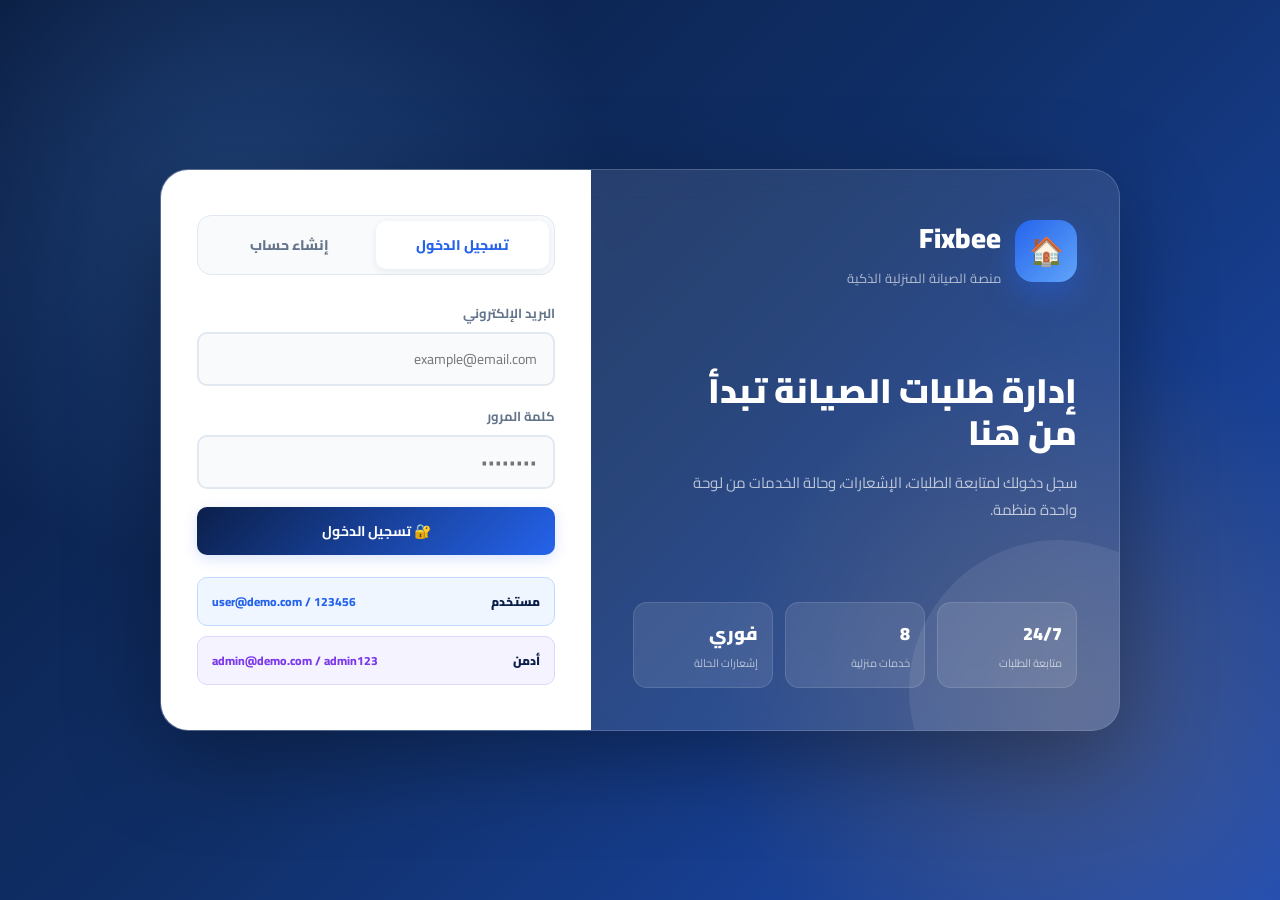
==== commit 32bc1a82: "Rename auth.html to index.html" ====
--- a/index.html
+++ b/index.html
@@ -1,652 +1,83 @@
-<!DOCTYPE html>
+﻿<!DOCTYPE html>
 <html lang="ar" dir="rtl">
 <head>
 <meta charset="UTF-8">
 <meta name="viewport" content="width=device-width, initial-scale=1.0">
-<title>ServiceHub – لوحة المستخدم</title>
+<title>Fixbee – تسجيل الدخول</title>
 <link rel="stylesheet" href="styles.css">
 </head>
-<body>
-
-<!-- ══════════ NAVBAR ══════════ -->
-<nav class="navbar">
-  <a class="navbar-brand" href="user.html">
-    <div class="brand-icon">🏠</div>
-    <div>
-      <div class="brand-text">ServiceHub</div>
-      <div class="brand-sub">منصة الصيانة المنزلية</div>
-    </div>
-  </a>
-
-  <div class="navbar-nav" id="desktop-nav">
-    <button class="nav-link active" data-view="home"          onclick="navigate('home')">        <span class="nl-icon">🏠</span> الرئيسية</button>
-    <button class="nav-link"        data-view="request"       onclick="navigate('request')">     <span class="nl-icon">➕</span> طلب خدمة</button>
-    <button class="nav-link"        data-view="my-requests"   onclick="navigate('my-requests')"> <span class="nl-icon">📋</span> طلباتي</button>
-    <button class="nav-link"        data-view="notifications" onclick="navigate('notifications')"><span class="nl-icon">🔔</span> الإشعارات<span class="nav-badge" id="nav-badge" style="display:none">0</span></button>
-    <button class="nav-link"        data-view="locations"     onclick="navigate('locations')">   <span class="nl-icon">📍</span> مواقعي</button>
-    <button class="nav-link"        data-view="profile"       onclick="navigate('profile')">     <span class="nl-icon">👤</span> حسابي</button>
-  </div>
-
-  <div class="navbar-end">
-    <div class="notif-btn" onclick="navigate('notifications')" title="الإشعارات">
-      🔔<span class="notif-dot" id="notif-dot"></span>
-    </div>
-    <div class="user-chip" id="user-chip">
-      <div class="uc-avatar" id="uc-avatar"></div>
+<body class="auth-page">
+<main class="auth-shell">
+  <section class="auth-brand-panel">
+    <div class="auth-brand">
+      <div class="ab-icon">🏠</div>
       <div>
-        <div class="uc-name" id="uc-name"></div>
-        <div class="uc-role">مستخدم</div>
+        <h1>Fixbee</h1>
+        <p>منصة الصيانة المنزلية الذكية</p>
       </div>
     </div>
-    <button class="btn-logout-nav" onclick="logout()">🚪 خروج</button>
-    <button class="nav-toggle" onclick="toggleDrawer()" aria-label="القائمة">
-      <span></span><span></span><span></span>
-    </button>
-  </div>
-</nav>
+    <div class="auth-copy">
+      <h2>إدارة طلبات الصيانة تبدأ من هنا</h2>
+      <p>سجل دخولك لمتابعة الطلبات، الإشعارات، وحالة الخدمات من لوحة واحدة منظمة.</p>
+    </div>
+    <div class="auth-highlights">
+      <div><strong>24/7</strong><span>متابعة الطلبات</span></div>
+      <div><strong>8</strong><span>خدمات منزلية</span></div>
+      <div><strong>فوري</strong><span>إشعارات الحالة</span></div>
+    </div>
+  </section>
 
-<!-- Mobile Drawer -->
-<div class="nav-drawer" id="nav-drawer">
-  <button class="nav-link" data-view="home"          onclick="navigate('home');closeDrawer()">        🏠 الرئيسية</button>
-  <button class="nav-link" data-view="request"       onclick="navigate('request');closeDrawer()">     ➕ طلب خدمة</button>
-  <button class="nav-link" data-view="my-requests"   onclick="navigate('my-requests');closeDrawer()"> 📋 طلباتي</button>
-  <button class="nav-link" data-view="notifications" onclick="navigate('notifications');closeDrawer()">🔔 الإشعارات</button>
-  <button class="nav-link" data-view="locations"     onclick="navigate('locations');closeDrawer()">   📍 مواقعي المحفوظة</button>
-  <button class="nav-link" data-view="profile"       onclick="navigate('profile');closeDrawer()">     👤 حسابي</button>
-  <hr style="border:none;border-top:1px solid rgba(255,255,255,0.1);margin:8px 0">
-  <button class="nav-link" onclick="logout()" style="color:#f87171">🚪 تسجيل الخروج</button>
-</div>
-
-<div class="page-wrap">
-<div class="content">
-
-  <!-- ══════════ HOME ══════════ -->
-  <div class="view active" id="view-home">
-    <div class="hero-banner">
-      <div class="hero-text">
-        <h2>مرحباً، <span id="hero-name"></span> 👋</h2>
-        <p>منصتك لإدارة جميع احتياجات الصيانة المنزلية بسهولة وسرعة</p>
-        <div class="hero-cta">
-          <button class="btn-white" onclick="navigate('request')">➕ طلب خدمة جديدة</button>
-          <button class="btn-white" onclick="navigate('my-requests')" style="background:rgba(255,255,255,0.15);color:#fff;box-shadow:none">📋 طلباتي</button>
-        </div>
-      </div>
-      <div class="hero-illustration">🏠</div>
+  <section class="auth-card" aria-label="تسجيل الدخول أو إنشاء حساب">
+    <div class="auth-tabs">
+      <button class="auth-tab active" onclick="switchTab('login')">تسجيل الدخول</button>
+      <button class="auth-tab"        onclick="switchTab('register')">إنشاء حساب</button>
     </div>
 
-    <div class="stats-grid" id="home-stats"></div>
+    <div id="auth-error" class="auth-error"></div>
 
-    <div class="quick-row">
-      <div class="card">
-        <div class="card-header">
-          <span class="card-title">🕐 آخر الطلبات</span>
-          <button class="btn btn-secondary btn-sm" onclick="navigate('my-requests')">عرض الكل</button>
-        </div>
-        <div class="card-body" id="home-recent"></div>
+    <!-- LOGIN -->
+    <div id="form-login" class="auth-form active">
+      <div class="form-group">
+        <label>البريد الإلكتروني</label>
+        <input class="form-control" type="email" id="login-email" placeholder="example@email.com">
       </div>
-      <div class="card">
-        <div class="card-header"><span class="card-title">📍 مواقعي</span></div>
-        <div class="card-body" id="home-locs" style="display:flex;flex-direction:column;gap:10px"></div>
+      <div class="form-group">
+        <label>كلمة المرور</label>
+        <input class="form-control" type="password" id="login-password" placeholder="••••••••">
       </div>
+      <button class="btn btn-primary btn-wide" onclick="handleLogin()">🔐 تسجيل الدخول</button>
     </div>
-  </div>
 
-  <!-- ══════════ REQUEST SERVICE ══════════ -->
-  <div class="view" id="view-request">
-    <div class="section-header">
-      <div class="section-title"><div class="st-icon">➕</div> طلب خدمة جديدة</div>
+    <!-- REGISTER -->
+    <div id="form-register" class="auth-form">
+      <div class="form-group">
+        <label>الاسم الكامل</label>
+        <input class="form-control" type="text" id="reg-name" placeholder="محمد أحمد">
+      </div>
+      <div class="form-group">
+        <label>البريد الإلكتروني</label>
+        <input class="form-control" type="email" id="reg-email" placeholder="example@email.com">
+      </div>
+      <div class="form-group">
+        <label>كلمة المرور</label>
+        <input class="form-control" type="password" id="reg-password" placeholder="••••••••">
+      </div>
+      <button class="btn btn-primary btn-wide" onclick="handleRegister()">✅ إنشاء حساب</button>
     </div>
-    <div class="card">
-      <div class="card-body">
-        <div class="form-group">
-          <label>نوع الخدمة *</label>
-          <div class="service-grid" id="service-grid"></div>
-        </div>
-        <div class="form-grid">
-          <div class="form-group col-2">
-            <label>وصف المشكلة *</label>
-            <textarea class="form-control" id="req-desc" placeholder="اشرح المشكلة بالتفصيل حتى نتمكن من مساعدتك..."></textarea>
-          </div>
-          <div class="form-group">
-            <label>الموقع *</label>
-            <select class="form-control" id="req-location"></select>
-          </div>
-          <div class="form-group">
-            <label>التاريخ المطلوب *</label>
-            <input class="form-control" type="date" id="req-date">
-          </div>
-        </div>
-        <button class="btn btn-primary" onclick="submitRequest()">📤 إرسال الطلب</button>
-      </div>
+
+    <div class="demo-box" aria-label="حسابات تجريبية">
+      <button type="button" class="demo-fill" onclick="fillUser()">
+        <span>مستخدم</span>
+        <b>user@demo.com / 123456</b>
+      </button>
+      <button type="button" class="demo-fill admin-demo" onclick="fillAdmin()">
+        <span>أدمن</span>
+        <b>admin@demo.com / admin123</b>
+      </button>
     </div>
-  </div>
+  </section>
+</main>
 
-  <!-- ══════════ MY REQUESTS ══════════ -->
-  <div class="view" id="view-my-requests">
-    <div class="section-header">
-      <div class="section-title"><div class="st-icon">📋</div> طلباتي</div>
-    </div>
-    <div class="filter-bar">
-      <input class="form-control" type="text" id="req-search" placeholder="🔍 ابحث في طلباتك..." oninput="renderMyRequests()">
-      <button class="filter-chip active" data-f="all"      onclick="setFilter(this,'all')">الكل</button>
-      <button class="filter-chip"        data-f="pending"  onclick="setFilter(this,'pending')">⏳ معلق</button>
-      <button class="filter-chip"        data-f="accepted" onclick="setFilter(this,'accepted')">✅ مقبول</button>
-      <button class="filter-chip"        data-f="rejected" onclick="setFilter(this,'rejected')">❌ مرفوض</button>
-    </div>
-    <div class="req-list" id="req-list"></div>
-  </div>
-
-  <!-- ══════════ NOTIFICATIONS ══════════ -->
-  <div class="view" id="view-notifications">
-    <div class="section-header">
-      <div class="section-title"><div class="st-icon">🔔</div> الإشعارات</div>
-      <button class="btn btn-secondary btn-sm" onclick="markAllRead()">تحديد الكل كمقروء</button>
-    </div>
-    <div class="notif-list" id="notif-list"></div>
-  </div>
-
-  <!-- ══════════ LOCATIONS ══════════ -->
-  <div class="view" id="view-locations">
-    <div class="section-header">
-      <div class="section-title"><div class="st-icon">📍</div> مواقعي المحفوظة</div>
-      <button class="btn btn-primary" onclick="addLocation()">➕ إضافة موقع</button>
-    </div>
-    <div class="location-grid" id="loc-grid"></div>
-  </div>
-
-  <!-- ══════════ PROFILE ══════════ -->
-  <div class="view" id="view-profile">
-    <div class="section-header">
-      <div class="section-title"><div class="st-icon">👤</div> الملف الشخصي</div>
-    </div>
-    <div class="profile-hero">
-      <div class="profile-avatar" id="p-avatar"></div>
-      <div class="profile-info">
-        <h2 id="p-name"></h2>
-        <p id="p-email"></p>
-        <div style="margin-top:10px"><span class="badge" style="background:rgba(255,255,255,0.2);color:#fff;border:none">👤 مستخدم</span></div>
-      </div>
-    </div>
-    <div class="profile-grid">
-      <div class="card">
-        <div class="card-header"><span class="card-title">✏️ تعديل البيانات</span></div>
-        <div class="card-body">
-          <div class="form-group"><label>الاسم الكامل</label><input class="form-control" type="text" id="edit-name"></div>
-          <div class="form-group"><label>البريد الإلكتروني</label><input class="form-control" type="email" id="edit-email" disabled style="opacity:.55;cursor:not-allowed"></div>
-          <button class="btn btn-primary" onclick="saveProfile()">💾 حفظ التغييرات</button>
-        </div>
-      </div>
-      <div class="card">
-        <div class="card-header"><span class="card-title">🔑 تغيير كلمة المرور</span></div>
-        <div class="card-body">
-          <div class="form-group"><label>كلمة المرور الحالية</label><input class="form-control" type="password" id="old-pass" placeholder="••••••••"></div>
-          <div class="form-group"><label>كلمة المرور الجديدة</label><input class="form-control" type="password" id="new-pass" placeholder="••••••••"></div>
-          <div class="form-group"><label>تأكيد كلمة المرور</label><input class="form-control" type="password" id="conf-pass" placeholder="••••••••"></div>
-          <button class="btn btn-primary" onclick="changePassword()">🔒 تغيير</button>
-        </div>
-      </div>
-    </div>
-    <div class="card danger-zone" style="margin-top:20px">
-      <div class="card-header"><span class="card-title">⚠️ منطقة الخطر</span></div>
-      <div class="card-body">
-        <p style="font-size:14px;color:var(--text-muted);margin-bottom:16px">حذف الحساب نهائي ولا يمكن التراجع عنه.</p>
-        <button class="btn btn-danger" onclick="deleteAccount()">🗑️ حذف حسابي</button>
-      </div>
-    </div>
-  </div>
-
-</div><!-- /content -->
-</div><!-- /page-wrap -->
-
-<!-- FAB -->
-<button class="fab" onclick="navigate('request')" title="طلب سريع">+</button>
-
-<!-- MODAL: Detail -->
-<div id="modal-detail" style="display:none">
-  <div class="modal-overlay" onclick="closeModal('modal-detail')">
-    <div class="modal" onclick="event.stopPropagation()">
-      <div class="modal-head">
-        <div class="modal-title">📋 تفاصيل الطلب</div>
-        <button class="modal-close" onclick="closeModal('modal-detail')">✕</button>
-      </div>
-      <div id="detail-content"></div>
-    </div>
-  </div>
-</div>
-
-<!-- MODAL: Rating -->
-<div id="modal-rating" style="display:none">
-  <div class="modal-overlay" onclick="closeModal('modal-rating')">
-    <div class="modal" onclick="event.stopPropagation()">
-      <div class="modal-head">
-        <div class="modal-title">⭐ تقييم الخدمة</div>
-        <button class="modal-close" onclick="closeModal('modal-rating')">✕</button>
-      </div>
-      <p style="color:var(--text-muted);font-size:14px">كيف كانت تجربتك مع هذه الخدمة؟</p>
-      <div class="stars-wrap" id="stars-wrap"></div>
-      <div class="form-group" style="margin-top:8px">
-        <label>تعليق إضافي (اختياري)</label>
-        <textarea class="form-control" id="rating-comment" placeholder="اكتب ملاحظاتك..." style="min-height:70px"></textarea>
-      </div>
-      <div class="modal-actions">
-        <button class="btn btn-secondary" onclick="closeModal('modal-rating')">إلغاء</button>
-        <button class="btn btn-primary" style="flex:2" onclick="submitRating()">إرسال التقييم ⭐</button>
-      </div>
-    </div>
-  </div>
-</div>
-
-<!-- TOAST -->
-<div class="toast" id="toast"></div>
-
-<script>
-// ══════════════════════════════════════
-//  DATA HELPERS
-// ══════════════════════════════════════
-const SERVICES = [
-  {id:'plumbing',   icon:'🔧', label:'سباكة'},
-  {id:'electrical', icon:'⚡', label:'كهرباء'},
-  {id:'ac',         icon:'❄️', label:'تكييف'},
-  {id:'carpentry',  icon:'🪵', label:'نجارة'},
-  {id:'painting',   icon:'🎨', label:'دهان'},
-  {id:'cleaning',   icon:'🧹', label:'تنظيف'},
-  {id:'gas',        icon:'🔥', label:'غاز'},
-  {id:'security',   icon:'🔒', label:'أمن'},
-];
-const LOCS = [
-  {id:'home', icon:'🏠', name:'المنزل', addr:'شارع النيل، القاهرة'},
-  {id:'work', icon:'🏢', name:'العمل',  addr:'المدينة الإدارية'},
-  {id:'villa',icon:'🏡', name:'الفيلا', addr:'6 أكتوبر'},
-];
-
-function getDB()    { return JSON.parse(localStorage.getItem('sh_db') || '{}'); }
-function saveDB(db) { localStorage.setItem('sh_db', JSON.stringify(db)); }
-function svcLabel(id){ return (SERVICES.find(s=>s.id===id)||{label:id}).label; }
-function svcIcon(id) { return (SERVICES.find(s=>s.id===id)||{icon:'🔧'}).icon; }
-const BADGE_MAP  = {pending:'pending',  accepted:'accepted',  rejected:'rejected'};
-const LABEL_MAP  = {pending:'معلق ⏳',  accepted:'مقبول ✅',  rejected:'مرفوض ❌'};
-const BLABEL_MAP = {pending:'معلق',     accepted:'مقبول',     rejected:'مرفوض'};
-
-// ══════════════════════════════════════
-//  AUTH GUARD
-// ══════════════════════════════════════
-let CU = null; // current user
-(function() {
-  const raw = sessionStorage.getItem('sh_user');
-  if (!raw) { window.location.href = 'auth.html'; return; }
-  CU = JSON.parse(raw);
-  if (CU.role !== 'user') { window.location.href = 'admin.html'; return; }
-  initUser();
-})();
-
-function initUser() {
-  const initials = CU.name.split(' ').map(n=>n[0]).join('').substring(0,2);
-  document.getElementById('uc-avatar').textContent = initials;
-  document.getElementById('uc-name').textContent   = CU.name;
-  document.getElementById('hero-name').textContent  = CU.name.split(' ')[0];
-  updateBadge();
-  renderHome();
-}
-
-function logout() {
-  sessionStorage.removeItem('sh_user');
-  window.location.href = 'auth.html';
-}
-
-// ══════════════════════════════════════
-//  NAVIGATION
-// ══════════════════════════════════════
-let currentFilter = 'all';
-
-function navigate(view) {
-  document.querySelectorAll('.view').forEach(v => v.classList.remove('active'));
-  document.querySelectorAll('.nav-link').forEach(n => n.classList.remove('active'));
-  const el = document.getElementById('view-'+view);
-  if (el) el.classList.add('active');
-  document.querySelectorAll(`[data-view="${view}"]`).forEach(n => n.classList.add('active'));
-  window.scrollTo({top:0, behavior:'smooth'});
-
-  if (view==='home')          renderHome();
-  if (view==='request')       renderRequestForm();
-  if (view==='my-requests')   renderMyRequests();
-  if (view==='notifications') renderNotifications();
-  if (view==='locations')     renderLocations();
-  if (view==='profile')       renderProfile();
-}
-
-function toggleDrawer()  { document.getElementById('nav-drawer').classList.toggle('open'); }
-function closeDrawer()   { document.getElementById('nav-drawer').classList.remove('open'); }
-
-// ══════════════════════════════════════
-//  HOME
-// ══════════════════════════════════════
-function renderHome() {
-  const db = getDB();
-  const mine = (db.requests||[]).filter(r=>r.userId===CU.id);
-  const p = mine.filter(r=>r.status==='pending').length;
-  const a = mine.filter(r=>r.status==='accepted').length;
-  const r = mine.filter(r=>r.status==='rejected').length;
-
-  document.getElementById('home-stats').innerHTML = `
-    <div class="stat-card"><div class="stat-icon blue">📋</div><div><div class="stat-value">${mine.length}</div><div class="stat-label">إجمالي الطلبات</div></div></div>
-    <div class="stat-card"><div class="stat-icon amber">⏳</div><div><div class="stat-value">${p}</div><div class="stat-label">معلقة</div></div></div>
-    <div class="stat-card"><div class="stat-icon green">✅</div><div><div class="stat-value">${a}</div><div class="stat-label">مقبولة</div></div></div>
-    <div class="stat-card"><div class="stat-icon red">❌</div><div><div class="stat-value">${r}</div><div class="stat-label">مرفوضة</div></div></div>
-  `;
-
-  const recent = mine.slice(-3).reverse();
-  const rc = document.getElementById('home-recent');
-  rc.innerHTML = recent.length ? '<div class="req-list">'+recent.map(req=>reqCardHTML(req)).join('')+'</div>'
-    : '<div class="empty-state"><span class="es-icon">📭</span><h3>لا توجد طلبات بعد</h3><p>ابدأ بطلب خدمتك الأولى</p></div>';
-
-  document.getElementById('home-locs').innerHTML = LOCS.map(l=>`
-    <div style="display:flex;align-items:center;gap:10px;padding:10px;border:1.5px solid var(--border);border-radius:10px;cursor:pointer;transition:all .2s"
-         onmouseover="this.style.borderColor='var(--accent)'" onmouseout="this.style.borderColor='var(--border)'">
-      <span style="font-size:22px">${l.icon}</span>
-      <div><div style="font-size:14px;font-weight:800;color:var(--text)">${l.name}</div><div style="font-size:11px;color:var(--text-muted)">${l.addr}</div></div>
-    </div>
-  `).join('');
-}
-
-// ══════════════════════════════════════
-//  REQUEST FORM
-// ══════════════════════════════════════
-let selectedSvc = null;
-
-function renderRequestForm() {
-  selectedSvc = null;
-  document.getElementById('service-grid').innerHTML = SERVICES.map(s=>`
-    <div class="svc-card" id="svc-${s.id}" onclick="selectSvc('${s.id}')">
-      <div class="svc-icon">${s.icon}</div>
-      <div class="svc-label">${s.label}</div>
-    </div>
-  `).join('');
-
-  const locSel = document.getElementById('req-location');
-  locSel.innerHTML = '<option value="">-- اختر الموقع --</option>' +
-    LOCS.map(l=>`<option value="${l.name}">${l.icon} ${l.name}</option>`).join('');
-
-  document.getElementById('req-date').value = new Date().toISOString().split('T')[0];
-  document.getElementById('req-desc').value = '';
-}
-
-function selectSvc(id) {
-  selectedSvc = id;
-  document.querySelectorAll('.svc-card').forEach(c=>c.classList.remove('selected'));
-  document.getElementById('svc-'+id).classList.add('selected');
-}
-
-function submitRequest() {
-  const desc = document.getElementById('req-desc').value.trim();
-  const loc  = document.getElementById('req-location').value;
-  const date = document.getElementById('req-date').value;
-  if (!selectedSvc) return toast('⚠️ يرجى اختيار نوع الخدمة');
-  if (!desc)        return toast('⚠️ يرجى وصف المشكلة');
-  if (!loc)         return toast('⚠️ يرجى اختيار الموقع');
-  if (!date)        return toast('⚠️ يرجى تحديد التاريخ');
-
-  const db = getDB();
-  const req = {id:'r'+Date.now(), userId:CU.id, service:selectedSvc, desc, location:loc, date, status:'pending', rating:null};
-  db.requests = db.requests || [];
-  db.requests.push(req);
-  saveDB(db);
-  toast('✅ تم إرسال طلبك بنجاح! سيتم مراجعته قريباً.');
-  navigate('my-requests');
-}
-
-// ══════════════════════════════════════
-//  MY REQUESTS
-// ══════════════════════════════════════
-function renderMyRequests() {
-  const db    = getDB();
-  const mine  = (db.requests||[]).filter(r=>r.userId===CU.id);
-  const search= (document.getElementById('req-search')?.value||'').toLowerCase();
-  const filtered = mine.filter(r => {
-    const mF = currentFilter==='all' || r.status===currentFilter;
-    const mS = !search || svcLabel(r.service).includes(search) || r.desc.includes(search) || r.location.includes(search);
-    return mF && mS;
-  }).reverse();
-
-  const c = document.getElementById('req-list');
-  if (!filtered.length) {
-    c.innerHTML = '<div class="empty-state"><span class="es-icon">🔍</span><h3>لا توجد نتائج</h3><p>جرب تغيير الفلتر أو البحث</p></div>';
-    return;
-  }
-  c.innerHTML = filtered.map(r=>reqCardHTML(r, true)).join('');
-}
-
-function reqCardHTML(r, showRate=false) {
-  const canRate = r.status==='accepted' && r.rating===null;
-  return `
-    <div class="req-card" onclick="showDetail('${r.id}')">
-      <div class="rc-icon">${svcIcon(r.service)}</div>
-      <div class="rc-body">
-        <div class="rc-title">${svcLabel(r.service)}</div>
-        <div class="rc-meta">
-          <span>📍 ${r.location}</span>
-          <span>📅 ${r.date}</span>
-          <span style="color:var(--text-light)">${r.desc.substring(0,45)}${r.desc.length>45?'...':''}</span>
-        </div>
-      </div>
-      <div class="rc-actions">
-        ${r.rating ? `<span style="color:var(--gold);font-size:13px;font-weight:700">⭐ ${r.rating}/5</span>` : ''}
-        ${canRate && showRate ? `<button class="btn btn-sm" style="background:var(--warn-soft);color:#d97706;border:1.5px solid #fde68a" onclick="event.stopPropagation();openRating('${r.id}')">⭐ قيّم</button>` : ''}
-        <span class="badge ${BADGE_MAP[r.status]}">${BLABEL_MAP[r.status]}</span>
-      </div>
-    </div>
-  `;
-}
-
-function setFilter(el, f) {
-  currentFilter = f;
-  document.querySelectorAll('.filter-chip').forEach(c=>c.classList.remove('active'));
-  el.classList.add('active');
-  renderMyRequests();
-}
-
-// ══════════════════════════════════════
-//  REQUEST DETAIL
-// ══════════════════════════════════════
-function showDetail(id) {
-  const db = getDB();
-  const r  = (db.requests||[]).find(r=>r.id===id);
-  if (!r) return;
-
-  const steps = [
-    {label:'تم الإرسال',   state:'done'},
-    {label:'قيد المراجعة', state: r.status==='pending' ? 'active' : 'done'},
-    {label: r.status==='rejected' ? 'مرفوض' : 'تم القبول',
-     state: r.status==='accepted' ? 'done' : r.status==='rejected' ? 'rejected' : ''},
-  ];
-
-  const canRate = r.status==='accepted' && r.rating===null;
-
-  document.getElementById('detail-content').innerHTML = `
-    <div class="tracker">
-      ${steps.map((s,i)=>`
-        <div class="tracker-step ${s.state}">
-          <div class="t-dot">${s.state==='done'?'✓':s.state==='rejected'?'✕':(i+1)}</div>
-          <div class="t-label">${s.label}</div>
-        </div>
-      `).join('')}
-    </div>
-    <div class="detail-table">
-      <div class="detail-row"><span class="detail-label">الخدمة</span><span class="detail-value">${svcIcon(r.service)} ${svcLabel(r.service)}</span></div>
-      <div class="detail-row"><span class="detail-label">الوصف</span><span class="detail-value">${r.desc}</span></div>
-      <div class="detail-row"><span class="detail-label">الموقع</span><span class="detail-value">📍 ${r.location}</span></div>
-      <div class="detail-row"><span class="detail-label">التاريخ</span><span class="detail-value">📅 ${r.date}</span></div>
-      <div class="detail-row"><span class="detail-label">الحالة</span><span class="detail-value">${LABEL_MAP[r.status]}</span></div>
-      ${r.rating ? `<div class="detail-row"><span class="detail-label">تقييمك</span><span class="detail-value">${'⭐'.repeat(r.rating)} (${r.rating}/5)</span></div>` : ''}
-    </div>
-    ${canRate ? `<div style="margin-top:20px"><button class="btn btn-primary" onclick="closeModal('modal-detail');openRating('${r.id}')">⭐ قيّم الخدمة الآن</button></div>` : ''}
-  `;
-  document.getElementById('modal-detail').style.display='block';
-}
-
-// ══════════════════════════════════════
-//  NOTIFICATIONS
-// ══════════════════════════════════════
-function renderNotifications() {
-  const db = getDB();
-  const notifs = (db.notifications||[]).filter(n=>n.userId===CU.id).reverse();
-  const c = document.getElementById('notif-list');
-  if (!notifs.length) {
-    c.innerHTML = '<div class="empty-state"><span class="es-icon">🔔</span><h3>لا توجد إشعارات</h3></div>';
-    return;
-  }
-  c.innerHTML = notifs.map(n=>`
-    <div class="notif-item ${n.read?'':'unread'}" onclick="markRead('${n.id}')">
-      <div class="notif-icon">${n.read?'📭':'📬'}</div>
-      <div>
-        <div class="notif-msg">${n.msg}</div>
-        <div class="notif-time">${n.time}</div>
-      </div>
-    </div>
-  `).join('');
-  notifs.forEach(n=>n.read=true);
-  saveDB(db);
-  updateBadge();
-}
-
-function markRead(id) {
-  const db = getDB();
-  const n = (db.notifications||[]).find(n=>n.id===id);
-  if (n) { n.read=true; saveDB(db); }
-  renderNotifications();
-}
-
-function markAllRead() {
-  const db = getDB();
-  (db.notifications||[]).filter(n=>n.userId===CU.id).forEach(n=>n.read=true);
-  saveDB(db); updateBadge(); renderNotifications();
-}
-
-function updateBadge() {
-  const db = getDB();
-  const cnt = (db.notifications||[]).filter(n=>n.userId===CU.id&&!n.read).length;
-  const dot   = document.getElementById('notif-dot');
-  const badge = document.getElementById('nav-badge');
-  if (dot)   dot.style.display   = cnt ? 'block' : 'none';
-  if (badge) { badge.style.display = cnt ? 'inline' : 'none'; badge.textContent = cnt; }
-}
-
-// ══════════════════════════════════════
-//  LOCATIONS
-// ══════════════════════════════════════
-function renderLocations() {
-  document.getElementById('loc-grid').innerHTML =
-    LOCS.map(l=>`
-      <div class="loc-card">
-        <div class="loc-icon">${l.icon}</div>
-        <div class="loc-name">${l.name}</div>
-        <div class="loc-addr">${l.addr}</div>
-      </div>
-    `).join('') +
-    `<div class="loc-card add-card" onclick="addLocation()">
-       <div style="font-size:28px;color:var(--text-light);margin-bottom:8px">+</div>
-       <div style="font-size:13px;color:var(--text-muted);font-weight:700">إضافة موقع</div>
-     </div>`;
-}
-
-function addLocation() {
-  const name = prompt('اسم الموقع الجديد:');
-  const addr = prompt('عنوان الموقع:');
-  if (name && addr) { LOCS.push({id:'l'+Date.now(), icon:'📌', name, addr}); renderLocations(); toast('✅ تم إضافة الموقع'); }
-}
-
-// ══════════════════════════════════════
-//  PROFILE
-// ══════════════════════════════════════
-function renderProfile() {
-  const initials = CU.name.split(' ').map(n=>n[0]).join('').substring(0,2);
-  document.getElementById('p-avatar').textContent = initials;
-  document.getElementById('p-name').textContent   = CU.name;
-  document.getElementById('p-email').textContent  = CU.email;
-  document.getElementById('edit-name').value  = CU.name;
-  document.getElementById('edit-email').value = CU.email;
-}
-
-function saveProfile() {
-  const name = document.getElementById('edit-name').value.trim();
-  if (!name) return toast('⚠️ الاسم مطلوب');
-  const db = getDB();
-  const u  = (db.users||[]).find(u=>u.id===CU.id);
-  if (u) { u.name = name; saveDB(db); }
-  CU.name = name;
-  sessionStorage.setItem('sh_user', JSON.stringify(CU));
-  document.getElementById('uc-name').textContent = name;
-  document.getElementById('hero-name').textContent = name.split(' ')[0];
-  renderProfile();
-  toast('✅ تم حفظ البيانات بنجاح');
-}
-
-function changePassword() {
-  const oldP = document.getElementById('old-pass').value;
-  const newP = document.getElementById('new-pass').value;
-  const conP = document.getElementById('conf-pass').value;
-  if (!oldP||!newP||!conP) return toast('⚠️ يرجى ملء جميع الحقول');
-  if (oldP !== CU.password) return toast('❌ كلمة المرور الحالية غير صحيحة');
-  if (newP !== conP)        return toast('❌ كلمة المرور الجديدة غير متطابقة');
-  const db = getDB();
-  const u  = (db.users||[]).find(u=>u.id===CU.id);
-  if (u) { u.password = newP; saveDB(db); }
-  CU.password = newP;
-  sessionStorage.setItem('sh_user', JSON.stringify(CU));
-  ['old-pass','new-pass','conf-pass'].forEach(id=>document.getElementById(id).value='');
-  toast('✅ تم تغيير كلمة المرور بنجاح');
-}
-
-function deleteAccount() {
-  if (!confirm('هل أنت متأكد من حذف حسابك؟ هذا الإجراء لا يمكن التراجع عنه.')) return;
-  const db = getDB();
-  db.users = (db.users||[]).filter(u=>u.id!==CU.id);
-  saveDB(db);
-  logout();
-}
-
-// ══════════════════════════════════════
-//  RATING
-// ══════════════════════════════════════
-let ratingTarget = null, selectedRating = 0;
-
-function openRating(rid) {
-  ratingTarget = rid; selectedRating = 0;
-  renderStars();
-  document.getElementById('rating-comment').value = '';
-  document.getElementById('modal-rating').style.display='block';
-}
-
-function renderStars() {
-  document.getElementById('stars-wrap').innerHTML =
-    [5,4,3,2,1].map(i=>`<span class="star-btn ${i<=selectedRating?'lit':''}" onclick="setStar(${i})">★</span>`).join('');
-}
-
-function setStar(n) { selectedRating=n; renderStars(); }
-
-function submitRating() {
-  if (!selectedRating) return toast('⚠️ يرجى اختيار تقييم');
-  const db = getDB();
-  const r  = (db.requests||[]).find(r=>r.id===ratingTarget);
-  if (r) { r.rating = selectedRating; saveDB(db); }
-  closeModal('modal-rating');
-  toast('⭐ شكراً! تم إرسال تقييمك بنجاح');
-  renderMyRequests();
-}
-
-// ══════════════════════════════════════
-//  UTILS
-// ══════════════════════════════════════
-function closeModal(id) { document.getElementById(id).style.display='none'; }
-
-function toast(msg) {
-  const t = document.getElementById('toast');
-  t.textContent = msg; t.classList.add('show');
-  setTimeout(()=>t.classList.remove('show'), 3000);
-}
-
-document.addEventListener('keydown', e => {
-  if (e.key==='Escape') { closeModal('modal-detail'); closeModal('modal-rating'); closeDrawer(); }
-});
-</script>
+<script src="auth.js"></script>
 </body>
 </html>
--- a/styles.css
+++ b/styles.css
@@ -1,5 +1,5 @@
 /* ============================================
-   ServiceHub – Shared Styles
+   Fixbee – Shared Styles
    ============================================ */
 @import url('https://fonts.googleapis.com/css2?family=Cairo:wght@300;400;600;700;900&display=swap');
 
@@ -46,6 +46,11 @@
   direction: rtl;
   -webkit-font-smoothing: antialiased;
 }
+.app-page {
+  background:
+    linear-gradient(180deg, rgba(255,255,255,0.72), rgba(255,255,255,0) 260px),
+    var(--bg);
+}
 
 /* ── Scrollbar ── */
 ::-webkit-scrollbar { width: 6px; }
@@ -221,6 +226,7 @@
   border-radius: var(--radius); box-shadow: var(--shadow);
   overflow: hidden;
 }
+.card:hover { box-shadow: 0 8px 28px rgba(11,31,74,0.12); }
 .card-header {
   padding: 18px 24px; border-bottom: 1px solid var(--border);
   display: flex; align-items: center; justify-content: space-between;
@@ -242,6 +248,13 @@
   display: flex; align-items: center; gap: 16px;
   box-shadow: var(--shadow-sm); transition: transform var(--transition), box-shadow var(--transition);
   position: relative; overflow: hidden;
+}
+.stat-card::after {
+  content: '';
+  position: absolute;
+  inset: 0;
+  border-top: 3px solid rgba(37,99,235,0.14);
+  pointer-events: none;
 }
 .stat-card::before {
   content: ''; position: absolute; bottom: 0; right: 0;
@@ -364,6 +377,7 @@
 .req-card .rc-meta  { font-size: 12px; color: var(--text-muted); margin-top: 3px; display: flex; gap: 12px; flex-wrap: wrap; }
 .req-card .rc-meta span { display: flex; align-items: center; gap: 4px; }
 .req-card .rc-actions { display: flex; align-items: center; gap: 8px; flex-shrink: 0; flex-wrap: wrap; justify-content: flex-end; }
+.muted-truncate { color: var(--text-light); max-width: 340px; }
 
 /* ════════════════════════════════════════
    SERVICES GRID
@@ -460,19 +474,49 @@
    LOCATIONS
    ════════════════════════════════════════ */
 .location-grid {
-  display: grid; grid-template-columns: repeat(auto-fill, minmax(200px,1fr));
+  display: grid; grid-template-columns: repeat(auto-fill, minmax(230px,1fr));
   gap: 16px;
 }
 .loc-card {
   background: var(--surface); border: 2px solid var(--border);
-  border-radius: var(--radius); padding: 22px; text-align: center;
+  border-radius: var(--radius); padding: 18px; text-align: right;
   cursor: pointer; transition: all var(--transition);
+  min-height: 150px;
 }
 .loc-card:hover  { border-color: var(--accent); transform: translateY(-2px); box-shadow: var(--shadow); }
-.loc-card.add-card { border-style: dashed; display: flex; align-items: center; justify-content: center; flex-direction: column; min-height: 110px; }
-.loc-icon  { font-size: 30px; margin-bottom: 10px; }
+.loc-card.add-card { border-style: dashed; display: flex; align-items: center; justify-content: center; flex-direction: column; min-height: 150px; text-align: center; }
+.loc-card-top { display: flex; align-items: flex-start; justify-content: space-between; gap: 12px; margin-bottom: 14px; }
+.loc-actions { display: flex; gap: 7px; }
+.icon-btn {
+  width: 32px; height: 32px; border-radius: 9px;
+  border: 1px solid var(--border); background: var(--surface2);
+  display: inline-flex; align-items: center; justify-content: center;
+  cursor: pointer; transition: all var(--transition); font-family: inherit;
+}
+.icon-btn:hover { border-color: var(--accent); background: #eff6ff; }
+.icon-btn.danger:hover { border-color: #fecaca; background: var(--danger-soft); }
+.loc-icon  { font-size: 30px; margin-bottom: 0; }
 .loc-name  { font-size: 15px; font-weight: 800; color: var(--text); }
-.loc-addr  { font-size: 12px; color: var(--text-muted); margin-top: 3px; }
+.loc-addr  { font-size: 12px; color: var(--text-muted); margin-top: 6px; line-height: 1.7; }
+.location-mini {
+  width: 100%;
+  display: grid;
+  grid-template-columns: 32px 1fr;
+  grid-template-areas: "icon name" "icon addr";
+  gap: 2px 10px;
+  padding: 12px;
+  border: 1.5px solid var(--border);
+  border-radius: var(--radius-sm);
+  background: var(--surface);
+  font-family: inherit;
+  text-align: right;
+  cursor: pointer;
+  transition: all var(--transition);
+}
+.location-mini:hover { border-color: var(--accent); background: #f8fbff; }
+.location-mini span { grid-area: icon; font-size: 22px; align-self: center; }
+.location-mini strong { grid-area: name; font-size: 14px; color: var(--text); }
+.location-mini small { grid-area: addr; color: var(--text-muted); font-size: 11px; white-space: nowrap; overflow: hidden; text-overflow: ellipsis; }
 
 /* ════════════════════════════════════════
    RATING STARS
@@ -498,6 +542,12 @@
 .data-table tr:hover td { background: #f8fbff; }
 .data-table tr:last-child td { border: none; }
 .table-wrap { overflow-x: auto; }
+.table-avatar {
+  width:34px;height:34px;border-radius:50%;
+  background:linear-gradient(135deg,var(--accent),var(--accent-light));
+  display:flex;align-items:center;justify-content:center;
+  font-size:13px;font-weight:800;color:#fff;flex-shrink:0;
+}
 
 /* ════════════════════════════════════════
    MODAL
@@ -558,6 +608,10 @@
 .empty-state .es-icon { font-size: 58px; margin-bottom: 16px; opacity: 0.35; display: block; }
 .empty-state h3 { font-size: 18px; font-weight: 800; color: var(--text-muted); margin-bottom: 8px; }
 .empty-state p  { font-size: 14px; color: var(--text-light); }
+.empty-state.compact { padding: 24px 16px; }
+.empty-state.compact .es-icon { font-size: 34px; margin-bottom: 8px; }
+.empty-state.compact h3 { font-size: 15px; margin-bottom: 4px; }
+.empty-state.compact p { font-size: 12px; margin-bottom: 12px; }
 
 /* ════════════════════════════════════════
    DANGER ZONE
@@ -601,6 +655,253 @@
    QUICK STATS ROW
    ════════════════════════════════════════ */
 .quick-row { display: grid; grid-template-columns: 2fr 1fr; gap: 22px; margin-bottom: 22px; }
+
+/* ════════════════════════════════════════
+   ADMIN OVERVIEW
+   ════════════════════════════════════════ */
+.admin-overview {
+  display: grid;
+  grid-template-columns: minmax(0, 1fr) auto;
+  gap: 18px;
+  margin: -8px 0 28px;
+}
+.insight-panel,
+.action-panel {
+  background: var(--surface);
+  border: 1px solid var(--border);
+  border-radius: var(--radius);
+  box-shadow: var(--shadow-sm);
+}
+.insight-panel { padding: 20px 22px; }
+.insight-head {
+  display: flex;
+  align-items: center;
+  justify-content: space-between;
+  gap: 16px;
+  margin-bottom: 16px;
+}
+.insight-head span,
+.insight-grid span {
+  color: var(--text-muted);
+  font-size: 12px;
+  font-weight: 800;
+}
+.insight-head strong {
+  color: var(--primary);
+  font-size: 16px;
+}
+.insight-grid {
+  display: grid;
+  grid-template-columns: repeat(3, 1fr);
+  gap: 12px;
+}
+.insight-grid div {
+  padding: 13px 14px;
+  border-radius: var(--radius-sm);
+  background: var(--surface2);
+  border: 1px solid var(--border);
+}
+.insight-grid strong {
+  display: block;
+  color: var(--text);
+  font-size: 18px;
+  margin-top: 4px;
+}
+.action-panel {
+  padding: 18px;
+  display: flex;
+  align-items: center;
+  gap: 10px;
+}
+
+/* ════════════════════════════════════════
+   AUTH PAGE
+   ════════════════════════════════════════ */
+.auth-page {
+  min-height: 100vh;
+  display: grid;
+  place-items: center;
+  padding: 32px;
+  background:
+    radial-gradient(circle at 18% 22%, rgba(96,165,250,0.22), transparent 30%),
+    radial-gradient(circle at 84% 78%, rgba(245,158,11,0.18), transparent 28%),
+    linear-gradient(135deg, #081a3d 0%, #102f68 48%, #1e4db7 100%);
+}
+.auth-shell {
+  width: min(100%, 960px);
+  display: grid;
+  grid-template-columns: minmax(0, 1fr) 430px;
+  background: rgba(255,255,255,0.1);
+  border: 1px solid rgba(255,255,255,0.18);
+  border-radius: 28px;
+  overflow: hidden;
+  box-shadow: 0 28px 90px rgba(0,0,0,0.34);
+  backdrop-filter: blur(14px);
+  animation: fadeUp 0.45s both;
+}
+.auth-brand-panel {
+  min-height: 560px;
+  padding: 42px;
+  color: #fff;
+  display: flex;
+  flex-direction: column;
+  justify-content: space-between;
+  position: relative;
+  overflow: hidden;
+}
+.auth-brand-panel::before {
+  content: '';
+  position: absolute;
+  inset: auto -90px -110px auto;
+  width: 300px;
+  height: 300px;
+  border-radius: 50%;
+  background: rgba(255,255,255,0.08);
+}
+.auth-brand {
+  display: flex;
+  align-items: center;
+  gap: 14px;
+  position: relative;
+  z-index: 1;
+}
+.auth-brand .ab-icon {
+  width: 62px;
+  height: 62px;
+  border-radius: 18px;
+  background: linear-gradient(135deg, var(--accent), #60a5fa);
+  display: inline-flex;
+  align-items: center;
+  justify-content: center;
+  font-size: 28px;
+  box-shadow: 0 12px 32px rgba(37,99,235,0.45);
+  flex-shrink: 0;
+}
+.auth-brand h1 { font-size: 28px; font-weight: 900; color: #fff; }
+.auth-brand p  { color: rgba(255,255,255,0.64); font-size: 13px; margin-top: 2px; }
+.auth-copy {
+  max-width: 420px;
+  position: relative;
+  z-index: 1;
+}
+.auth-copy h2 {
+  font-size: 34px;
+  line-height: 1.25;
+  font-weight: 900;
+  margin-bottom: 14px;
+}
+.auth-copy p {
+  color: rgba(255,255,255,0.68);
+  font-size: 15px;
+  line-height: 1.8;
+}
+.auth-highlights {
+  display: grid;
+  grid-template-columns: repeat(3, 1fr);
+  gap: 12px;
+  position: relative;
+  z-index: 1;
+}
+.auth-highlights div {
+  padding: 14px;
+  border-radius: 14px;
+  background: rgba(255,255,255,0.1);
+  border: 1px solid rgba(255,255,255,0.12);
+}
+.auth-highlights strong {
+  display: block;
+  font-size: 18px;
+  font-weight: 900;
+}
+.auth-highlights span {
+  display: block;
+  color: rgba(255,255,255,0.62);
+  font-size: 11px;
+  margin-top: 3px;
+}
+.auth-card {
+  background: #fff;
+  padding: 42px 36px;
+  display: flex;
+  flex-direction: column;
+  justify-content: center;
+}
+.auth-tabs {
+  display: flex;
+  background: var(--surface2);
+  border: 1px solid var(--border);
+  border-radius: 14px;
+  padding: 5px;
+  margin-bottom: 26px;
+}
+.auth-tab {
+  flex: 1;
+  text-align: center;
+  padding: 11px;
+  font-size: 14px;
+  font-weight: 800;
+  color: var(--text-muted);
+  cursor: pointer;
+  border-radius: 10px;
+  transition: all var(--transition);
+  border: none;
+  background: none;
+  font-family: inherit;
+}
+.auth-tab.active { background: #fff; color: var(--accent); box-shadow: var(--shadow-sm); }
+.auth-form { display: none; }
+.auth-form.active { display: block; animation: fadeUp 0.25s both; }
+.auth-error {
+  background: var(--danger-soft);
+  border: 1px solid #fecaca;
+  color: #dc2626;
+  padding: 11px 14px;
+  border-radius: var(--radius-sm);
+  font-size: 13px;
+  margin-bottom: 16px;
+  display: none;
+  font-weight: 700;
+}
+.demo-box {
+  display: grid;
+  grid-template-columns: 1fr;
+  gap: 10px;
+  margin-top: 22px;
+}
+.demo-fill {
+  width: 100%;
+  display: flex;
+  align-items: center;
+  justify-content: space-between;
+  gap: 14px;
+  padding: 12px 14px;
+  border: 1px solid #bfdbfe;
+  border-radius: var(--radius-sm);
+  background: #eff6ff;
+  color: var(--accent);
+  font-family: inherit;
+  cursor: pointer;
+  text-align: right;
+}
+.demo-fill span {
+  font-size: 12px;
+  font-weight: 900;
+  color: var(--primary);
+}
+.demo-fill b {
+  font-size: 12px;
+  font-weight: 800;
+  direction: ltr;
+}
+.demo-fill:hover {
+  border-color: var(--accent);
+  background: #dbeafe;
+}
+.demo-fill.admin-demo {
+  border-color: #ddd6fe;
+  background: #f5f3ff;
+  color: #7c3aed;
+}
 
 /* ════════════════════════════════════════
    RESPONSIVE
@@ -619,6 +920,15 @@
   .hero-banner { padding: 28px 24px; }
   .hero-text h2 { font-size: 20px; }
   .quick-row { grid-template-columns: 1fr; }
+  .admin-overview { grid-template-columns: 1fr; }
+  .action-panel { justify-content: stretch; }
+  .action-panel .btn { flex: 1; }
+  .auth-page { padding: 18px; }
+  .auth-shell { grid-template-columns: 1fr; max-width: 480px; }
+  .auth-brand-panel { min-height: auto; gap: 28px; padding: 28px; }
+  .auth-copy h2 { font-size: 24px; }
+  .auth-highlights { grid-template-columns: 1fr 1fr 1fr; }
+  .auth-card { padding: 30px 24px; }
 }
 @media (max-width: 560px) {
   .stats-grid { grid-template-columns: 1fr 1fr; }
@@ -626,4 +936,22 @@
   .navbar { padding: 0 16px; }
   .navbar-brand .brand-sub { display: none; }
   .fab { bottom: 20px; left: 20px; width: 52px; height: 52px; font-size: 22px; }
-}
+  .auth-page { padding: 12px; }
+  .auth-brand-panel { padding: 24px 20px; }
+  .auth-brand .ab-icon { width: 52px; height: 52px; border-radius: 15px; }
+  .auth-brand h1 { font-size: 24px; }
+  .auth-copy h2 { font-size: 21px; }
+  .auth-highlights { grid-template-columns: 1fr; }
+  .auth-card { padding: 24px 18px; }
+  .demo-fill { align-items: flex-start; flex-direction: column; gap: 4px; }
+  .section-header { align-items: flex-start; flex-direction: column; gap: 12px; }
+  .section-header .btn { width: 100%; }
+  .filter-bar .form-control { max-width: none; }
+  .filter-chip { flex: 1; text-align: center; }
+  .req-card { align-items: flex-start; flex-direction: column; gap: 12px; padding: 16px; }
+  .req-card .rc-actions { width: 100%; justify-content: flex-start; }
+  .insight-head { align-items: flex-start; flex-direction: column; }
+  .insight-grid { grid-template-columns: 1fr; }
+  .action-panel { flex-direction: column; }
+  .action-panel .btn { width: 100%; }
+}
